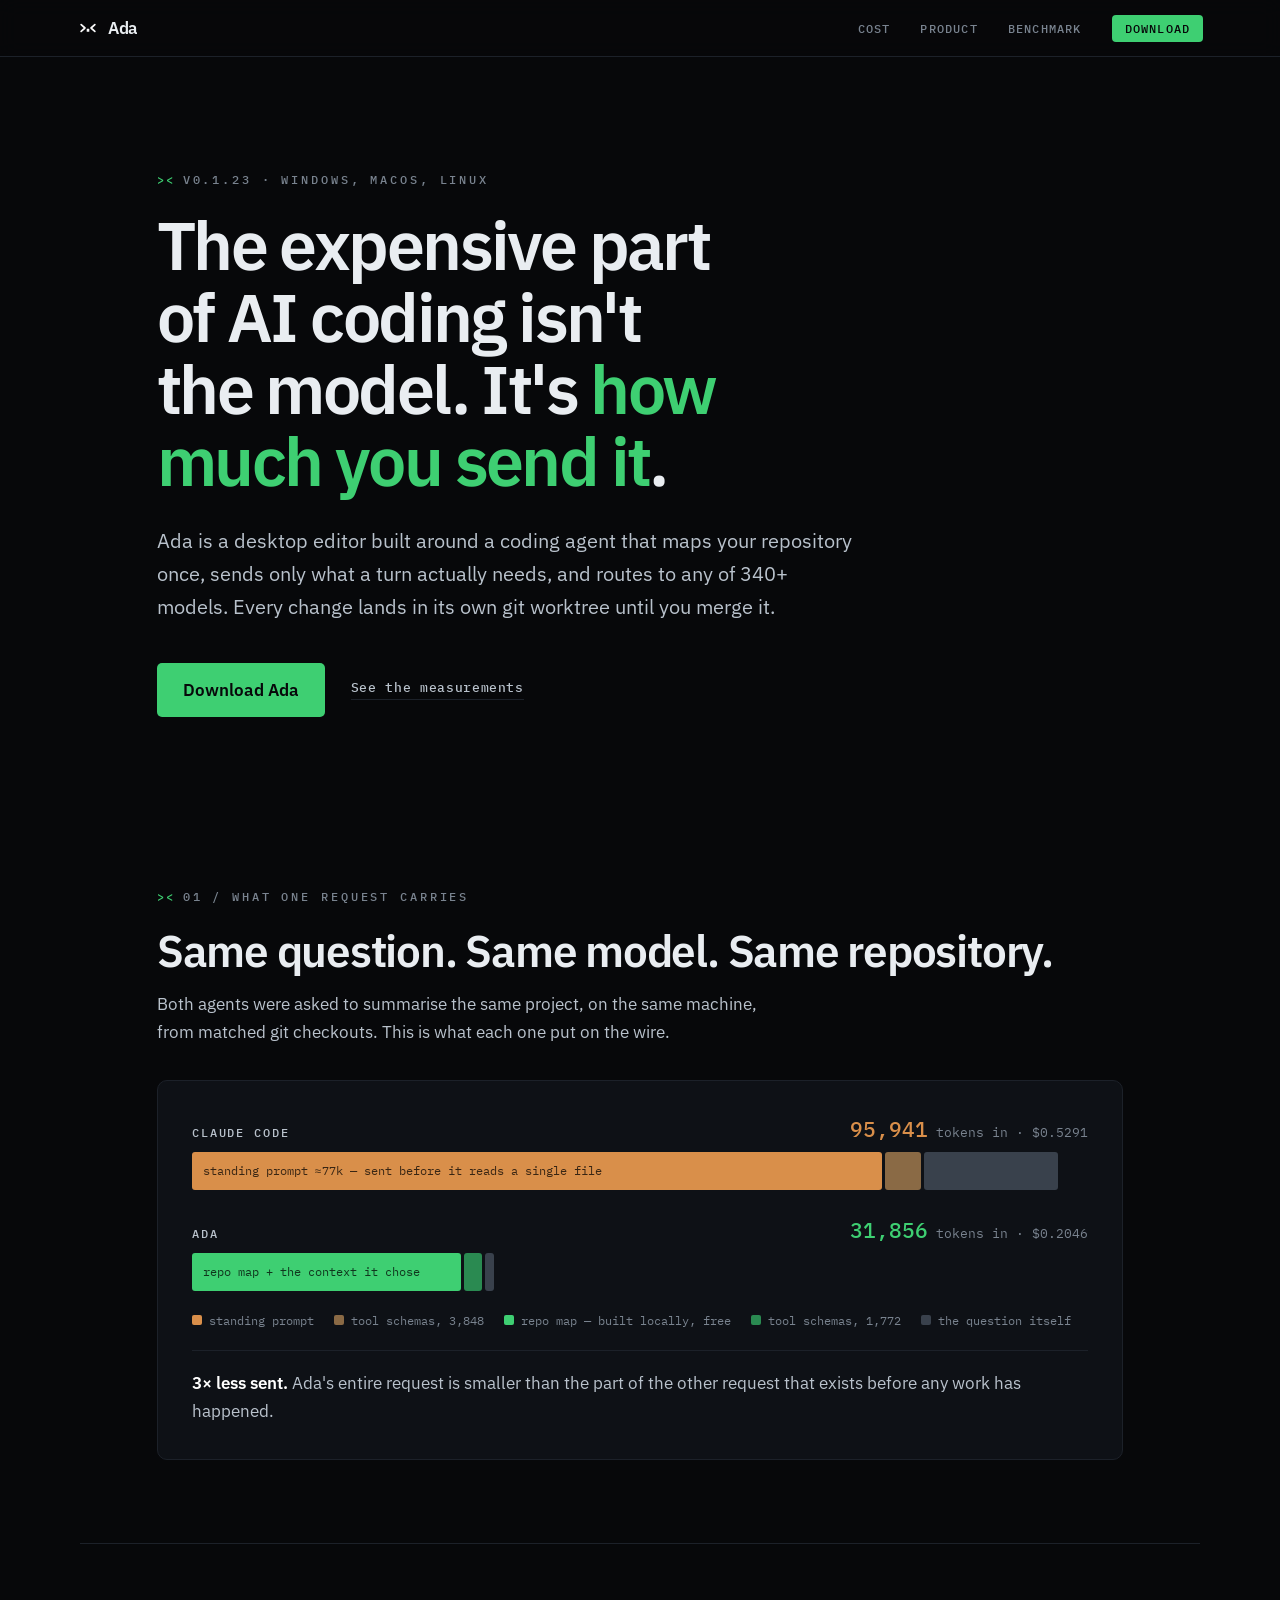
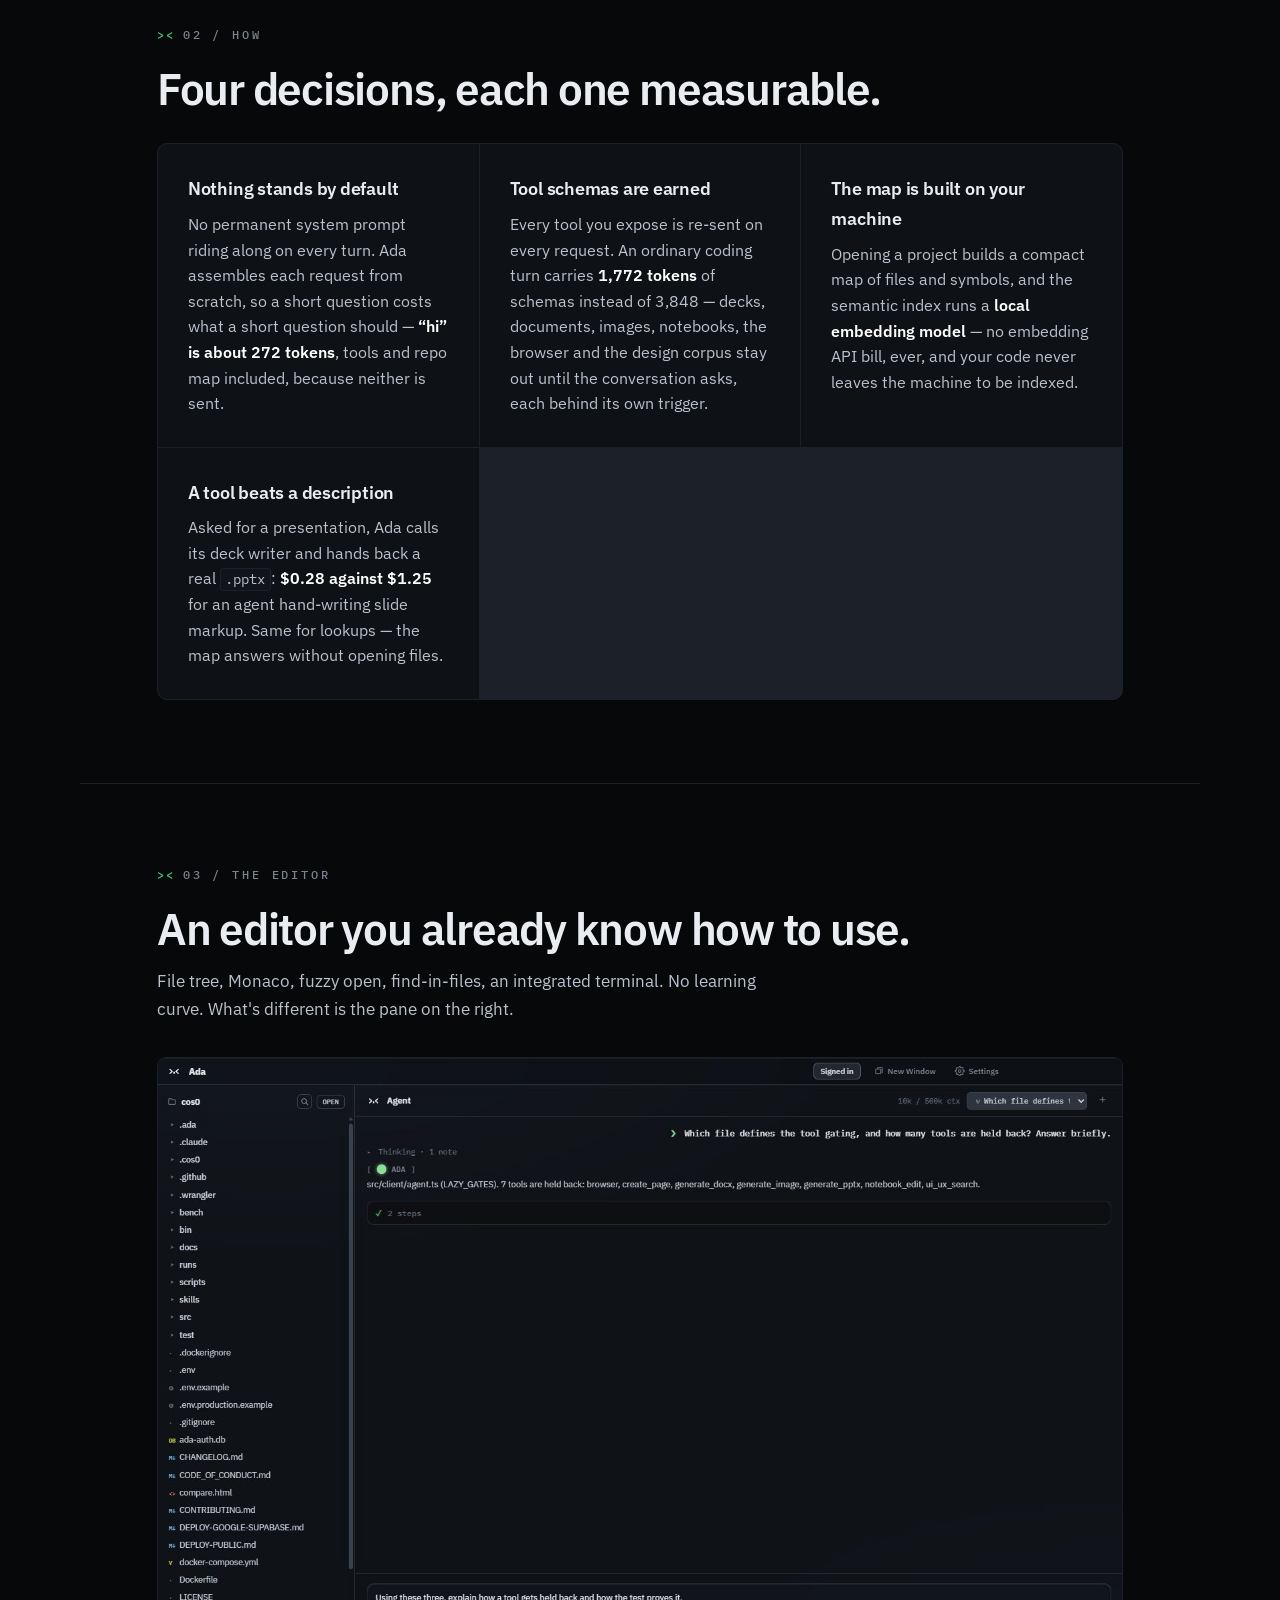
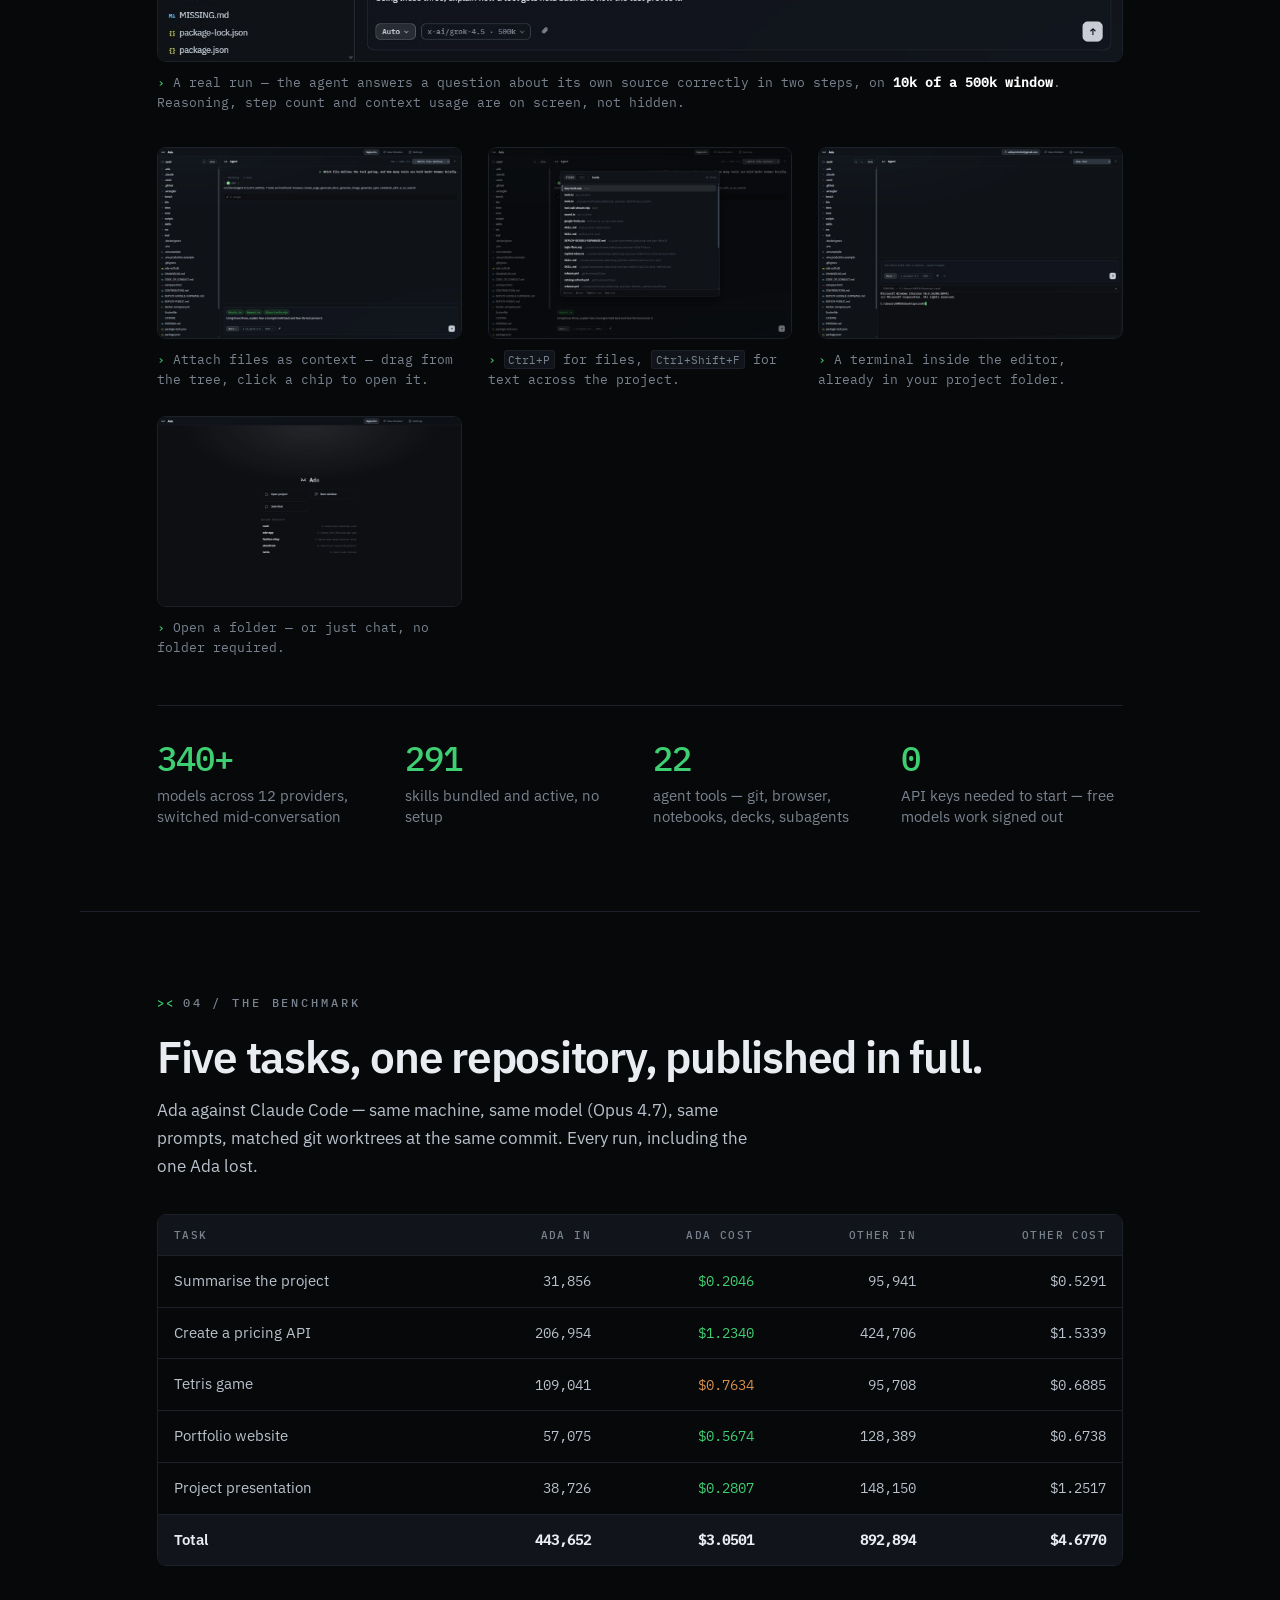
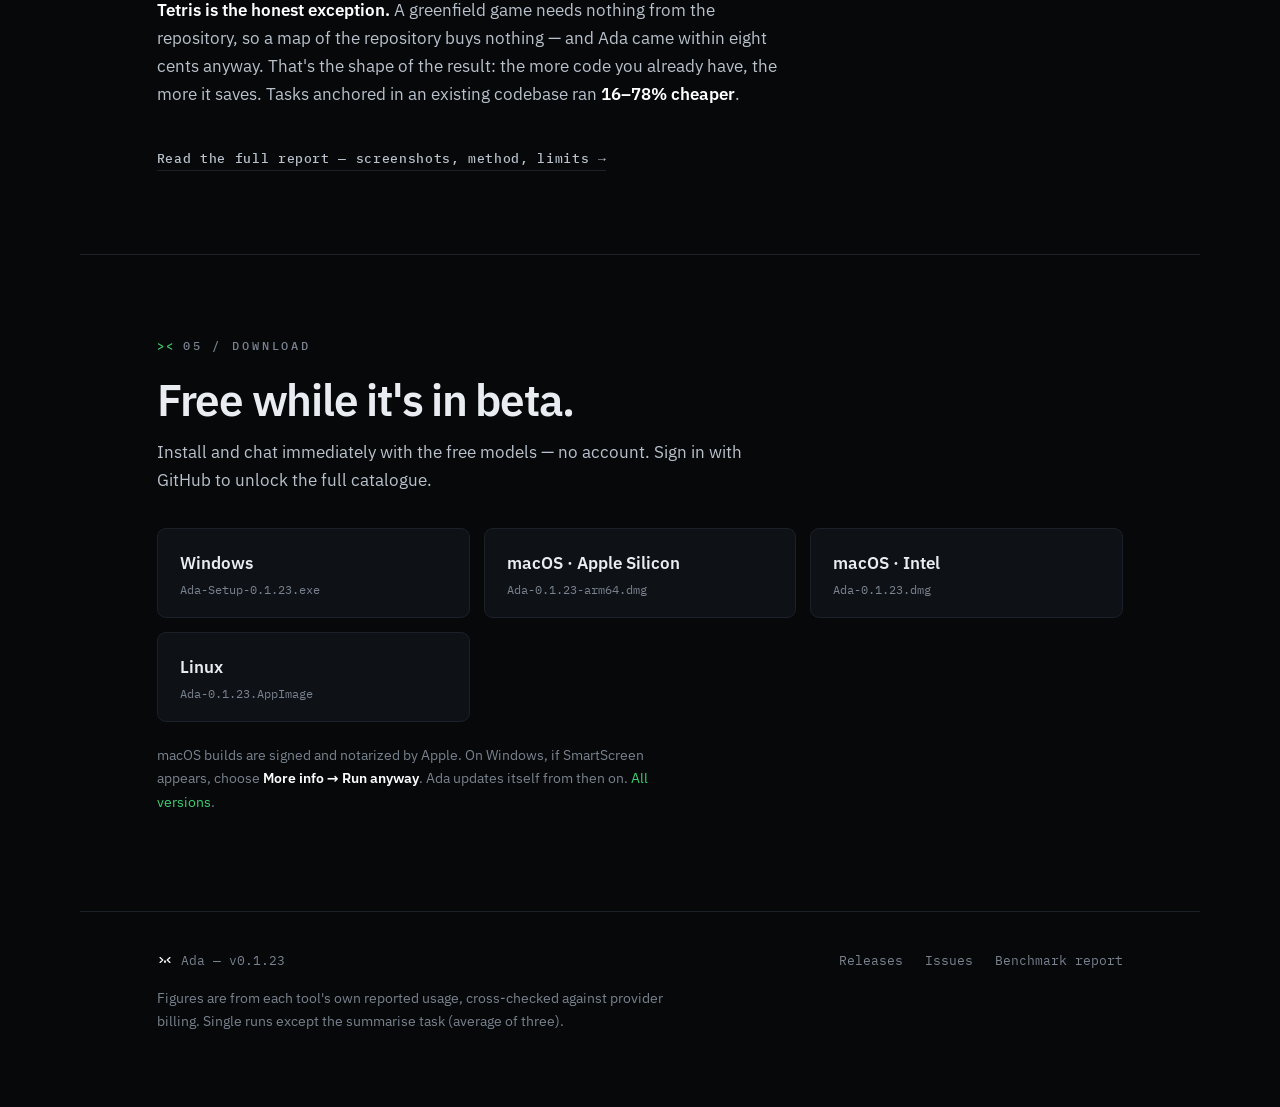
==== index.html @ d9ff9044 "Ada's site — static, self-hosted fonts, measured claims A landing page built like an instrument read" ====
<!doctype html>
<html lang="en">
  <head>
    <meta charset="utf-8" />
    <meta name="viewport" content="width=device-width, initial-scale=1" />
    <title>Ada — an agent-first code editor</title>
    <meta
      name="description"
      content="A desktop code editor built around an agent that sends only what a turn needs. Measured against Claude Code: half the context, 35–70% less cost."
    />
    <link rel="icon" href="assets/img/icon.png" />
    <link rel="stylesheet" href="style.css" />
    <meta property="og:title" content="Ada — an agent-first code editor" />
    <meta
      property="og:description"
      content="The expensive part of AI coding isn't the model. It's how much you send it."
    />
    <meta property="og:type" content="website" />
  </head>
  <body>
    <header class="bar">
      <a class="brand" href="#top">
        <img src="assets/img/mark.svg" alt="" width="22" height="22" />
        <span>Ada</span>
      </a>
      <nav>
        <a href="#proof">Cost</a>
        <a href="#product">Product</a>
        <a href="#numbers">Benchmark</a>
        <a class="cta-sm" href="#download">Download</a>
      </nav>
    </header>

    <main id="top">
      <!-- ── hero ───────────────────────────────────────────────────────── -->
      <section class="hero">
        <p class="eyebrow"><span class="mk">&gt;&#8201;&lt;</span> v0.1.23 &middot; Windows, macOS, Linux</p>
        <h1>
          The expensive part of AI coding isn't the model.
          It's <em>how much you send it</em>.
        </h1>
        <p class="lede">
          Ada is a desktop editor built around a coding agent that maps your repository once, sends
          only what a turn actually needs, and routes to any of 340+ models. Every change lands in
          its own git worktree until you merge it.
        </p>
        <div class="actions">
          <a class="cta" href="#download">Download Ada</a>
          <a class="ghost" href="#numbers">See the measurements</a>
        </div>
      </section>

      <!-- ── the instrument: what a request carries ──────────────────────── -->
      <section id="proof" class="band">
        <p class="eyebrow"><span class="mk">&gt;&#8201;&lt;</span> 01 / what one request carries</p>
        <h2>Same question. Same model. Same repository.</h2>
        <p class="say">
          Both agents were asked to summarise the same project, on the same machine, from matched
          git checkouts. This is what each one put on the wire.
        </p>

        <div class="meter" id="meter">
          <div class="lane other">
            <div class="lane-head">
              <span class="who">Claude Code</span>
              <span class="tot"><b class="n" data-n="95941">0</b> tokens in &middot; $0.5291</span>
            </div>
            <div class="track">
              <span class="seg a" style="--w: 77%"
                ><i>standing prompt &asymp;77k &mdash; sent before it reads a single file</i></span
              >
              <span class="seg b" style="--w: 4%"></span>
              <span class="seg c" style="--w: 15%"></span>
            </div>
          </div>

          <div class="lane ada">
            <div class="lane-head">
              <span class="who">Ada</span>
              <span class="tot"><b class="n" data-n="31856">0</b> tokens in &middot; $0.2046</span>
            </div>
            <div class="track">
              <span class="seg d" style="--w: 30%"><i>repo map + the context it chose</i></span>
              <span class="seg e" style="--w: 2%"></span>
              <span class="seg c" style="--w: 1%"></span>
            </div>
          </div>

          <ul class="key">
            <li><span style="--c: var(--other)"></span>standing prompt</li>
            <li><span style="--c: var(--other-dim)"></span>tool schemas, 3,848</li>
            <li><span style="--c: var(--ada)"></span>repo map &mdash; built locally, free</li>
            <li><span style="--c: var(--ada-dim)"></span>tool schemas, 1,772</li>
            <li><span style="--c: var(--grey)"></span>the question itself</li>
          </ul>

          <p class="verdict">
            <b>3&times; less sent.</b> Ada's entire request is smaller than the part of the other
            request that exists before any work has happened.
          </p>
        </div>
      </section>

      <!-- ── how ─────────────────────────────────────────────────────────── -->
      <section class="band">
        <p class="eyebrow"><span class="mk">&gt;&#8201;&lt;</span> 02 / how</p>
        <h2>Four decisions, each one measurable.</h2>
        <div class="cards">
          <article>
            <h3>Nothing stands by default</h3>
            <p>
              No permanent system prompt riding along on every turn. Ada assembles each request from
              scratch, so a short question costs what a short question should &mdash;
              <b>&ldquo;hi&rdquo; is about 272 tokens</b>, tools and repo map included, because
              neither is sent.
            </p>
          </article>
          <article>
            <h3>Tool schemas are earned</h3>
            <p>
              Every tool you expose is re-sent on every request. An ordinary coding turn carries
              <b>1,772 tokens</b> of schemas instead of 3,848 &mdash; decks, documents, images,
              notebooks, the browser and the design corpus stay out until the conversation asks,
              each behind its own trigger.
            </p>
          </article>
          <article>
            <h3>The map is built on your machine</h3>
            <p>
              Opening a project builds a compact map of files and symbols, and the semantic index
              runs a <b>local embedding model</b> &mdash; no embedding API bill, ever, and your code
              never leaves the machine to be indexed.
            </p>
          </article>
          <article>
            <h3>A tool beats a description</h3>
            <p>
              Asked for a presentation, Ada calls its deck writer and hands back a real
              <code>.pptx</code>: <b>$0.28 against $1.25</b> for an agent hand-writing slide markup.
              Same for lookups &mdash; the map answers without opening files.
            </p>
          </article>
        </div>
      </section>

      <!-- ── product ─────────────────────────────────────────────────────── -->
      <section id="product" class="band">
        <p class="eyebrow"><span class="mk">&gt;&#8201;&lt;</span> 03 / the editor</p>
        <h2>An editor you already know how to use.</h2>
        <p class="say">
          File tree, Monaco, fuzzy open, find-in-files, an integrated terminal. No learning curve.
          What's different is the pane on the right.
        </p>

        <figure class="shot wide">
          <img
            src="assets/img/ada-agent-working.jpg"
            alt="Ada answering a question about its own source in two steps, using 10k of a 500k context window"
            loading="lazy"
            width="1440"
            height="900"
          />
          <figcaption>
            A real run &mdash; the agent answers a question about its own source correctly in two
            steps, on <b>10k of a 500k window</b>. Reasoning, step count and context usage are on
            screen, not hidden.
          </figcaption>
        </figure>

        <div class="shots">
          <figure class="shot">
            <img
              src="assets/img/ada-attachments.jpg"
              alt="Three files attached to the composer as green @name chips"
              loading="lazy"
              width="1440"
              height="900"
            />
            <figcaption>
              Attach files as context &mdash; drag from the tree, click a chip to open it.
            </figcaption>
          </figure>
          <figure class="shot">
            <img
              src="assets/img/ada-search-files.jpg"
              alt="The command palette ranking filenames by fuzzy match"
              loading="lazy"
              width="1440"
              height="900"
            />
            <figcaption>
              <code>Ctrl+P</code> for files, <code>Ctrl+Shift+F</code> for text across the project.
            </figcaption>
          </figure>
          <figure class="shot">
            <img
              src="assets/img/ada-term-chatbtn.jpg"
              alt="The integrated terminal open beneath the agent pane"
              loading="lazy"
              width="1440"
              height="900"
            />
            <figcaption>
              A terminal inside the editor, already in your project folder.
            </figcaption>
          </figure>
          <figure class="shot">
            <img
              src="assets/img/ada-welcome.jpg"
              alt="Ada's welcome screen with open project, new window, just chat, and recent projects"
              loading="lazy"
              width="1440"
              height="900"
            />
            <figcaption>Open a folder &mdash; or just chat, no folder required.</figcaption>
          </figure>
        </div>

        <dl class="spec">
          <div><dt>340+</dt><dd>models across 12 providers, switched mid&#8209;conversation</dd></div>
          <div><dt>291</dt><dd>skills bundled and active, no setup</dd></div>
          <div><dt>22</dt><dd>agent tools &mdash; git, browser, notebooks, decks, subagents</dd></div>
          <div><dt>0</dt><dd>API keys needed to start &mdash; free models work signed out</dd></div>
        </dl>
      </section>

      <!-- ── benchmark ───────────────────────────────────────────────────── -->
      <section id="numbers" class="band">
        <p class="eyebrow"><span class="mk">&gt;&#8201;&lt;</span> 04 / the benchmark</p>
        <h2>Five tasks, one repository, published in full.</h2>
        <p class="say">
          Ada against Claude Code &mdash; same machine, same model (Opus&nbsp;4.7), same prompts,
          matched git worktrees at the same commit. Every run, including the one Ada lost.
        </p>

        <div class="scroll">
          <table>
            <thead>
              <tr>
                <th>Task</th>
                <th class="r">Ada in</th>
                <th class="r">Ada cost</th>
                <th class="r">Other in</th>
                <th class="r">Other cost</th>
              </tr>
            </thead>
            <tbody>
              <tr>
                <td>Summarise the project</td>
                <td class="r">31,856</td>
                <td class="r win">$0.2046</td>
                <td class="r">95,941</td>
                <td class="r">$0.5291</td>
              </tr>
              <tr>
                <td>Create a pricing API</td>
                <td class="r">206,954</td>
                <td class="r win">$1.2340</td>
                <td class="r">424,706</td>
                <td class="r">$1.5339</td>
              </tr>
              <tr>
                <td>Tetris game</td>
                <td class="r">109,041</td>
                <td class="r lose">$0.7634</td>
                <td class="r">95,708</td>
                <td class="r">$0.6885</td>
              </tr>
              <tr>
                <td>Portfolio website</td>
                <td class="r">57,075</td>
                <td class="r win">$0.5674</td>
                <td class="r">128,389</td>
                <td class="r">$0.6738</td>
              </tr>
              <tr>
                <td>Project presentation</td>
                <td class="r">38,726</td>
                <td class="r win">$0.2807</td>
                <td class="r">148,150</td>
                <td class="r">$1.2517</td>
              </tr>
              <tr class="sum">
                <td>Total</td>
                <td class="r">443,652</td>
                <td class="r">$3.0501</td>
                <td class="r">892,894</td>
                <td class="r">$4.6770</td>
              </tr>
            </tbody>
          </table>
        </div>

        <p class="say">
          <b>Tetris is the honest exception.</b> A greenfield game needs nothing from the
          repository, so a map of the repository buys nothing &mdash; and Ada came within eight
          cents anyway. That's the shape of the result: the more code you already have, the more it
          saves. Tasks anchored in an existing codebase ran <b>16&ndash;78% cheaper</b>.
        </p>

        <a class="ghost" href="report.html">Read the full report &mdash; screenshots, method, limits &rarr;</a>
      </section>

      <!-- ── download ────────────────────────────────────────────────────── -->
      <section id="download" class="band">
        <p class="eyebrow"><span class="mk">&gt;&#8201;&lt;</span> 05 / download</p>
        <h2>Free while it's in beta.</h2>
        <p class="say">
          Install and chat immediately with the free models &mdash; no account. Sign in with GitHub
          to unlock the full catalogue.
        </p>

        <div class="grabs">
          <a
            class="grab"
            href="https://github.com/black141312/ada-releases/releases/download/v0.1.23/Ada-Setup-0.1.23.exe"
          >
            <span class="os">Windows</span>
            <span class="file">Ada-Setup-0.1.23.exe</span>
          </a>
          <a
            class="grab"
            href="https://github.com/black141312/ada-releases/releases/download/v0.1.23/Ada-0.1.23-arm64.dmg"
          >
            <span class="os">macOS &middot; Apple Silicon</span>
            <span class="file">Ada-0.1.23-arm64.dmg</span>
          </a>
          <a
            class="grab"
            href="https://github.com/black141312/ada-releases/releases/download/v0.1.23/Ada-0.1.23.dmg"
          >
            <span class="os">macOS &middot; Intel</span>
            <span class="file">Ada-0.1.23.dmg</span>
          </a>
          <a
            class="grab"
            href="https://github.com/black141312/ada-releases/releases/download/v0.1.23/Ada-0.1.23.AppImage"
          >
            <span class="os">Linux</span>
            <span class="file">Ada-0.1.23.AppImage</span>
          </a>
        </div>
        <p class="fine">
          macOS builds are signed and notarized by Apple. On Windows, if SmartScreen appears, choose
          <b>More info &rarr; Run anyway</b>. Ada updates itself from then on.
          <a href="https://github.com/black141312/ada-releases/releases">All versions</a>.
        </p>
      </section>
    </main>

    <footer>
      <div class="foot">
        <span><img src="assets/img/mark.svg" alt="" width="16" height="16" /> Ada &mdash; v0.1.23</span>
        <nav>
          <a href="https://github.com/black141312/ada-releases">Releases</a>
          <a href="https://github.com/black141312/ada-releases/issues">Issues</a>
          <a href="report.html">Benchmark report</a>
        </nav>
      </div>
      <p class="fine">
        Figures are from each tool's own reported usage, cross-checked against provider billing.
        Single runs except the summarise task (average of three).
      </p>
    </footer>

    <script src="app.js" defer></script>
  </body>
</html>
---- style.css ----
/* Ada — marketing site.
   Design: the product's claim is measurable, so the page is built like an instrument
   readout rather than a landing page — hairline rules, mono labels, tabular figures.
   Colour is functional: green is Ada's data, amber is the comparison arm. Fonts are
   served from this repo (Ada ships offline-safe pages; its own site shouldn't beg a CDN). */

@font-face {
  font-family: 'Plex Sans';
  font-weight: 400;
  font-display: swap;
  src: url('assets/fonts/ibm-plex-sans-latin-400-normal.woff2') format('woff2');
}
@font-face {
  font-family: 'Plex Sans';
  font-weight: 600;
  font-display: swap;
  src: url('assets/fonts/ibm-plex-sans-latin-600-normal.woff2') format('woff2');
}
@font-face {
  font-family: 'Plex Mono';
  font-weight: 400;
  font-display: swap;
  src: url('assets/fonts/ibm-plex-mono-latin-400-normal.woff2') format('woff2');
}
@font-face {
  font-family: 'Plex Mono';
  font-weight: 500;
  font-display: swap;
  src: url('assets/fonts/ibm-plex-mono-latin-500-normal.woff2') format('woff2');
}

:root {
  --void: #07080a;
  --panel: #0e1116;
  --panel-2: #11151b;
  --line: #1c2129;
  --ink: #e9edf1;
  --ink-2: #b9c2cc;
  --dim: #79838f;
  --ada: #3ecf72;
  --ada-dim: #2a8a51;
  --other: #d98f4a;
  --other-dim: #8a6a45;
  --grey: #39414c;
  --sans: 'Plex Sans', system-ui, -apple-system, sans-serif;
  --mono: 'Plex Mono', ui-monospace, Consolas, monospace;
  --pad: clamp(20px, 6vw, 96px);
  --max: 1120px;
}

* {
  box-sizing: border-box;
}
html {
  scroll-behavior: smooth;
}
body {
  margin: 0;
  background: var(--void);
  color: var(--ink);
  font: 400 17px/1.65 var(--sans);
  -webkit-font-smoothing: antialiased;
}
img {
  max-width: 100%;
  height: auto; /* without this, the HTML height attr fights width:100% and squashes the shot */
  display: block;
}
a {
  color: var(--ada);
  text-decoration: none;
}
a:hover {
  text-decoration: underline;
}
:focus-visible {
  outline: 2px solid var(--ada);
  outline-offset: 3px;
  border-radius: 2px;
}
code {
  font: 400 0.88em var(--mono);
  background: var(--panel-2);
  border: 1px solid var(--line);
  border-radius: 3px;
  padding: 0.08em 0.34em;
}
b {
  font-weight: 600;
  color: #fff;
}

/* ── top bar ─────────────────────────────────────────────── */
.bar {
  position: sticky;
  top: 0;
  z-index: 10;
  display: flex;
  align-items: center;
  justify-content: space-between;
  gap: 16px;
  padding: 14px var(--pad);
  background: rgba(7, 8, 10, 0.86);
  backdrop-filter: blur(10px);
  border-bottom: 1px solid var(--line);
}
.brand {
  display: flex;
  align-items: center;
  gap: 9px;
  color: var(--ink);
  font-weight: 600;
  letter-spacing: -0.01em;
}
.brand:hover {
  text-decoration: none;
}
.bar nav {
  display: flex;
  align-items: center;
  gap: clamp(14px, 3vw, 30px);
}
.bar nav a {
  color: var(--dim);
  font: 500 12px var(--mono);
  letter-spacing: 0.1em;
  text-transform: uppercase;
}
.bar nav a:hover {
  color: var(--ink);
  text-decoration: none;
}
.cta-sm {
  color: var(--void) !important;
  background: var(--ada);
  border-radius: 4px;
  padding: 6px 13px;
}
.cta-sm:hover {
  background: #5df09b;
}

/* ── shared section furniture ────────────────────────────── */
.hero,
.band {
  max-width: var(--max);
  margin: 0 auto;
  padding: clamp(48px, 6.5vw, 84px) var(--pad);
}
.band + .band {
  border-top: 1px solid var(--line);
}
.eyebrow {
  margin: 0 0 22px;
  font: 500 12px var(--mono);
  letter-spacing: 0.24em;
  text-transform: uppercase;
  color: var(--dim);
}
.eyebrow .mk {
  color: var(--ada);
  letter-spacing: 0;
}
h2 {
  margin: 0 0 14px;
  font-size: clamp(28px, 4.4vw, 44px);
  font-weight: 600;
  line-height: 1.12;
  letter-spacing: -0.028em;
  text-wrap: balance;
}
h3 {
  margin: 0 0 8px;
  font-size: 18px;
  font-weight: 600;
  letter-spacing: -0.012em;
}
.say {
  max-width: 62ch;
  color: var(--ink-2);
  margin: 0 0 34px;
}

/* ── hero ────────────────────────────────────────────────── */
.hero {
  padding-top: clamp(56px, 9vw, 118px);
  padding-bottom: clamp(48px, 7vw, 92px);
}
.hero h1 {
  margin: 0 0 26px;
  max-width: 15ch;
  font-size: clamp(36px, 6vw, 68px);
  font-weight: 600;
  line-height: 1.06;
  letter-spacing: -0.038em;
  text-wrap: balance;
}
.hero h1 em {
  font-style: normal;
  color: var(--ada);
}
.hero .lede {
  max-width: 58ch;
  margin: 0 0 40px;
  font-size: clamp(17px, 2vw, 20px);
  color: var(--ink-2);
}
.actions {
  display: flex;
  flex-wrap: wrap;
  align-items: center;
  gap: 14px 26px;
}
.cta {
  background: var(--ada);
  color: var(--void);
  font-weight: 600;
  padding: 13px 26px;
  border-radius: 5px;
}
.cta:hover {
  background: #5df09b;
  text-decoration: none;
}
.ghost {
  font: 500 13px var(--mono);
  letter-spacing: 0.05em;
  color: var(--ink-2);
  border-bottom: 1px solid var(--line);
  padding-bottom: 3px;
}
.ghost:hover {
  color: var(--ada);
  border-color: var(--ada);
  text-decoration: none;
}

/* ── the meter ───────────────────────────────────────────── */
.meter {
  margin-top: 34px;
  background: var(--panel);
  border: 1px solid var(--line);
  border-radius: 10px;
  padding: clamp(20px, 3.4vw, 34px);
}
.lane + .lane {
  margin-top: 26px;
}
.lane-head {
  display: flex;
  flex-wrap: wrap;
  align-items: baseline;
  justify-content: space-between;
  gap: 8px;
  margin-bottom: 9px;
}
.who {
  font: 500 12px var(--mono);
  letter-spacing: 0.16em;
  text-transform: uppercase;
  color: var(--ink-2);
}
.tot {
  font: 400 13px var(--mono);
  color: var(--dim);
}
.tot .n {
  font-size: 21px;
  font-weight: 500;
  font-variant-numeric: tabular-nums;
}
.other .n {
  color: var(--other);
}
.ada .n {
  color: var(--ada);
}
.track {
  display: flex;
  gap: 3px;
  height: 38px;
}
.seg {
  position: relative;
  width: var(--w);
  border-radius: 3px;
  overflow: hidden;
  transform: scaleX(0);
  transform-origin: left;
  transition: transform 0.85s cubic-bezier(0.22, 0.9, 0.3, 1);
}
.meter.on .seg {
  transform: scaleX(1);
}
.seg i {
  position: absolute;
  inset: 0;
  display: flex;
  align-items: center;
  padding-left: 11px;
  font: 400 11.5px var(--mono);
  font-style: normal;
  color: rgba(0, 0, 0, 0.74);
  white-space: nowrap;
}
.seg.a {
  background: var(--other);
}
.seg.b {
  background: var(--other-dim);
}
.seg.c {
  background: var(--grey);
}
.seg.d {
  background: var(--ada);
}
.seg.e {
  background: var(--ada-dim);
}
.key {
  display: flex;
  flex-wrap: wrap;
  gap: 8px 20px;
  margin: 22px 0 0;
  padding: 0;
  list-style: none;
  font: 400 11.5px var(--mono);
  color: var(--dim);
}
.key li {
  display: flex;
  align-items: center;
  gap: 7px;
}
.key li span {
  width: 10px;
  height: 10px;
  border-radius: 2px;
  background: var(--c);
}
.verdict {
  margin: 22px 0 0;
  padding-top: 18px;
  border-top: 1px solid var(--line);
  color: var(--ink-2);
}

/* ── cards ───────────────────────────────────────────────── */
.cards {
  display: grid;
  grid-template-columns: repeat(auto-fit, minmax(260px, 1fr));
  gap: 1px;
  margin-top: 30px;
  background: var(--line);
  border: 1px solid var(--line);
  border-radius: 10px;
  overflow: hidden;
}
.cards article {
  background: var(--panel);
  padding: clamp(20px, 2.6vw, 30px);
}
.cards p {
  margin: 0;
  font-size: 15.5px;
  color: var(--ink-2);
}

/* ── screenshots ─────────────────────────────────────────── */
.shot {
  margin: 0;
}
.shot img {
  width: 100%;
  border: 1px solid var(--line);
  border-radius: 9px;
}
.shot figcaption {
  margin-top: 11px;
  font: 400 13px/1.55 var(--mono);
  color: var(--dim);
}
.shot figcaption::before {
  content: '\203A  ';
  color: var(--ada);
}
.wide {
  margin-bottom: 34px;
}
.shots {
  display: grid;
  grid-template-columns: repeat(auto-fit, minmax(300px, 1fr));
  gap: 26px;
}

/* ── spec strip ──────────────────────────────────────────── */
.spec {
  display: grid;
  grid-template-columns: repeat(auto-fit, minmax(180px, 1fr));
  gap: 26px;
  margin: 46px 0 0;
  padding-top: 30px;
  border-top: 1px solid var(--line);
}
.spec div {
  min-width: 0;
}
.spec dt {
  font: 500 34px var(--mono);
  letter-spacing: -0.03em;
  color: var(--ada);
}
.spec dd {
  margin: 5px 0 0;
  font-size: 14.5px;
  color: var(--dim);
  line-height: 1.5;
}

/* ── table ───────────────────────────────────────────────── */
.scroll {
  overflow-x: auto;
  margin-bottom: 30px;
  border: 1px solid var(--line);
  border-radius: 9px;
}
table {
  width: 100%;
  min-width: 560px;
  border-collapse: collapse;
  font-size: 15px;
}
th,
td {
  padding: 13px 16px;
  text-align: left;
  border-bottom: 1px solid var(--line);
}
th {
  font: 500 11px var(--mono);
  letter-spacing: 0.13em;
  text-transform: uppercase;
  color: var(--dim);
  background: var(--panel-2);
}
td {
  color: var(--ink-2);
}
.r {
  text-align: right;
}
td.r {
  font: 400 14px var(--mono);
  font-variant-numeric: tabular-nums;
}
.win {
  color: var(--ada);
}
.lose {
  color: var(--other);
}
.sum td {
  border-bottom: 0;
  background: var(--panel-2);
  font-weight: 600;
  color: var(--ink);
}

/* ── download ────────────────────────────────────────────── */
.grabs {
  display: grid;
  grid-template-columns: repeat(auto-fit, minmax(240px, 1fr));
  gap: 14px;
  margin-bottom: 22px;
}
.grab {
  display: flex;
  flex-direction: column;
  gap: 5px;
  padding: 20px 22px;
  background: var(--panel);
  border: 1px solid var(--line);
  border-radius: 9px;
  transition:
    border-color 0.18s,
    background 0.18s;
}
.grab:hover {
  border-color: var(--ada);
  background: var(--panel-2);
  text-decoration: none;
}
.grab .os {
  font-weight: 600;
  color: var(--ink);
}
.grab .file {
  font: 400 12px var(--mono);
  color: var(--dim);
  word-break: break-all;
}
.fine {
  max-width: 66ch;
  font-size: 14px;
  color: var(--dim);
}

/* ── footer ──────────────────────────────────────────────── */
footer {
  border-top: 1px solid var(--line);
  padding: 40px var(--pad) 60px;
  max-width: var(--max);
  margin: 0 auto;
}
.foot {
  display: flex;
  flex-wrap: wrap;
  align-items: center;
  justify-content: space-between;
  gap: 16px;
  margin-bottom: 18px;
}
.foot span {
  display: flex;
  align-items: center;
  gap: 8px;
  font: 400 13px var(--mono);
  color: var(--dim);
}
.foot nav {
  display: flex;
  flex-wrap: wrap;
  gap: 22px;
}
.foot nav a {
  font: 400 13px var(--mono);
  color: var(--dim);
}
.foot nav a:hover {
  color: var(--ada);
}

@media (max-width: 620px) {
  body {
    font-size: 16px;
  }
  .bar nav a:not(.cta-sm) {
    display: none;
  }
  .track {
    height: 30px;
  }
  .seg i {
    font-size: 10px;
    padding-left: 7px;
  }
}

@media (prefers-reduced-motion: reduce) {
  html {
    scroll-behavior: auto;
  }
  .seg {
    transform: scaleX(1);
    transition: none;
  }
}

/* the sticky bar would otherwise sit on top of a heading you just jumped to */
[id] {
  scroll-margin-top: 76px;
}
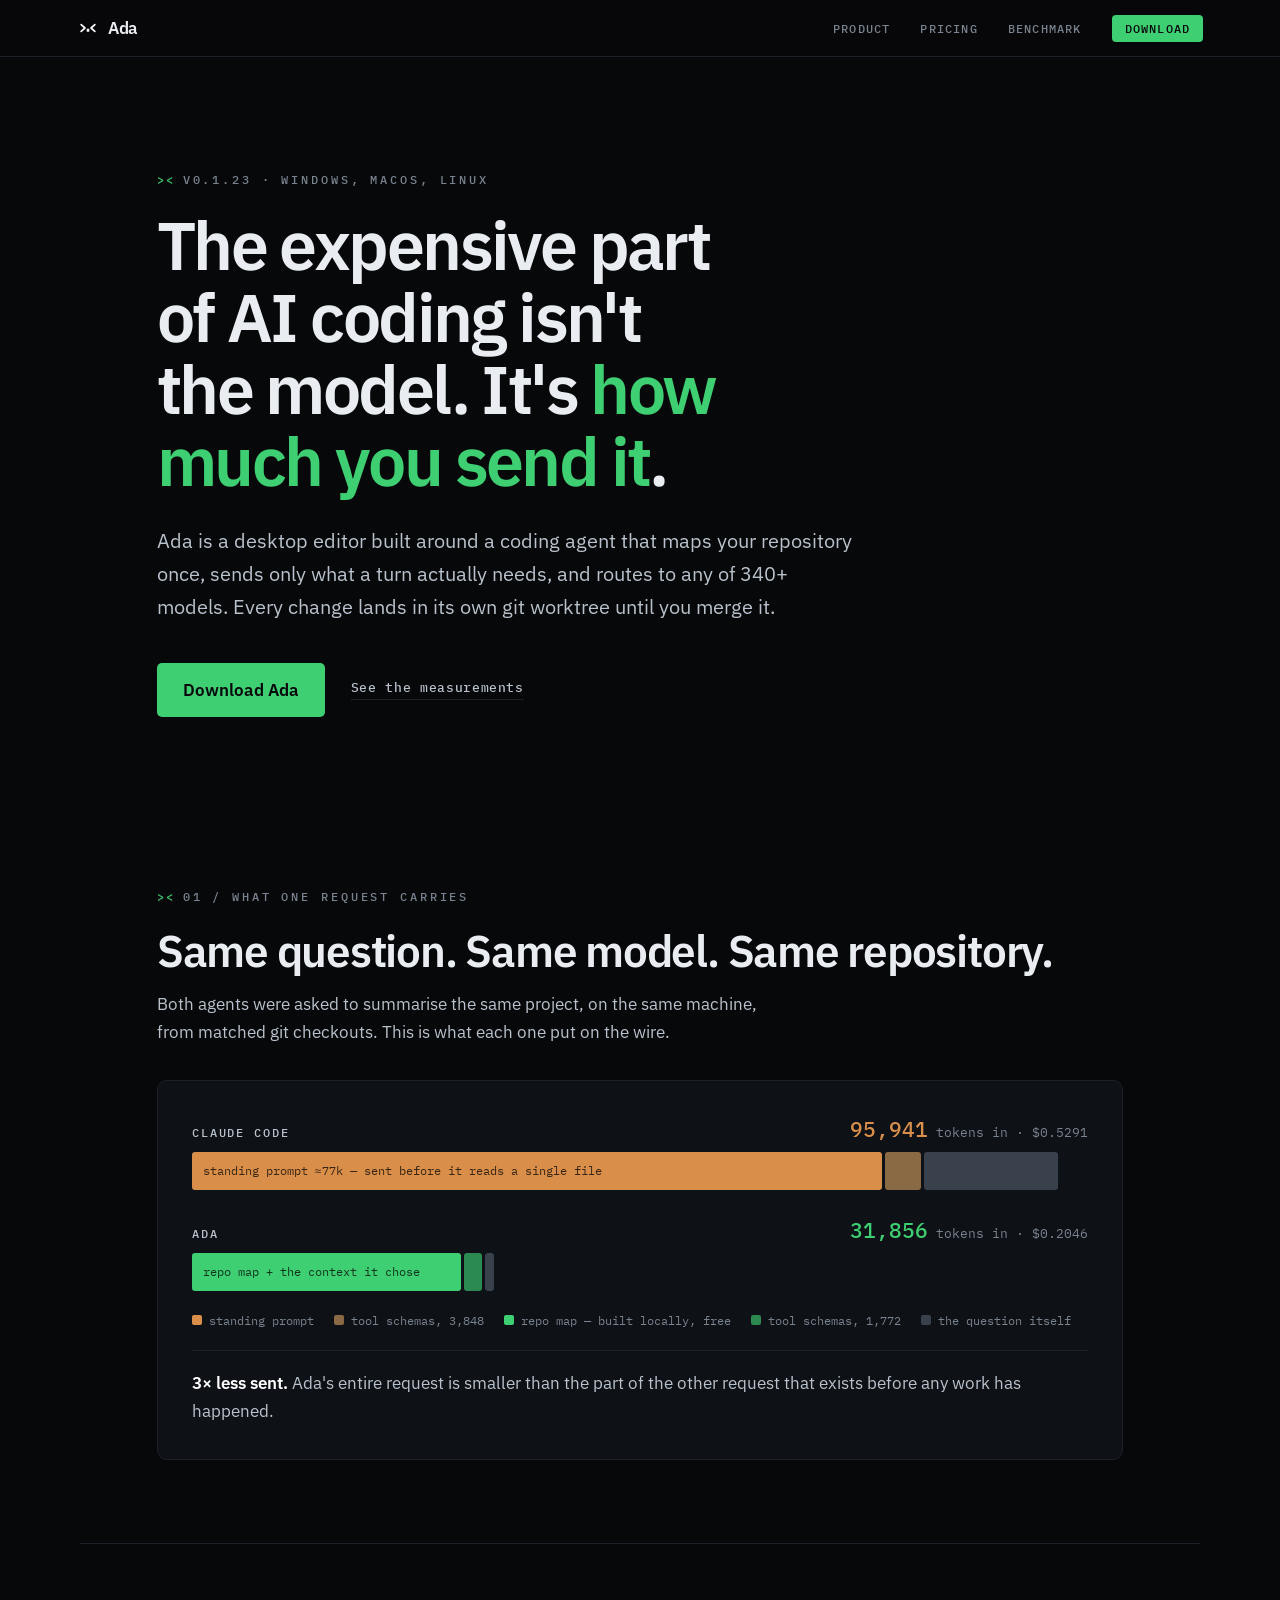
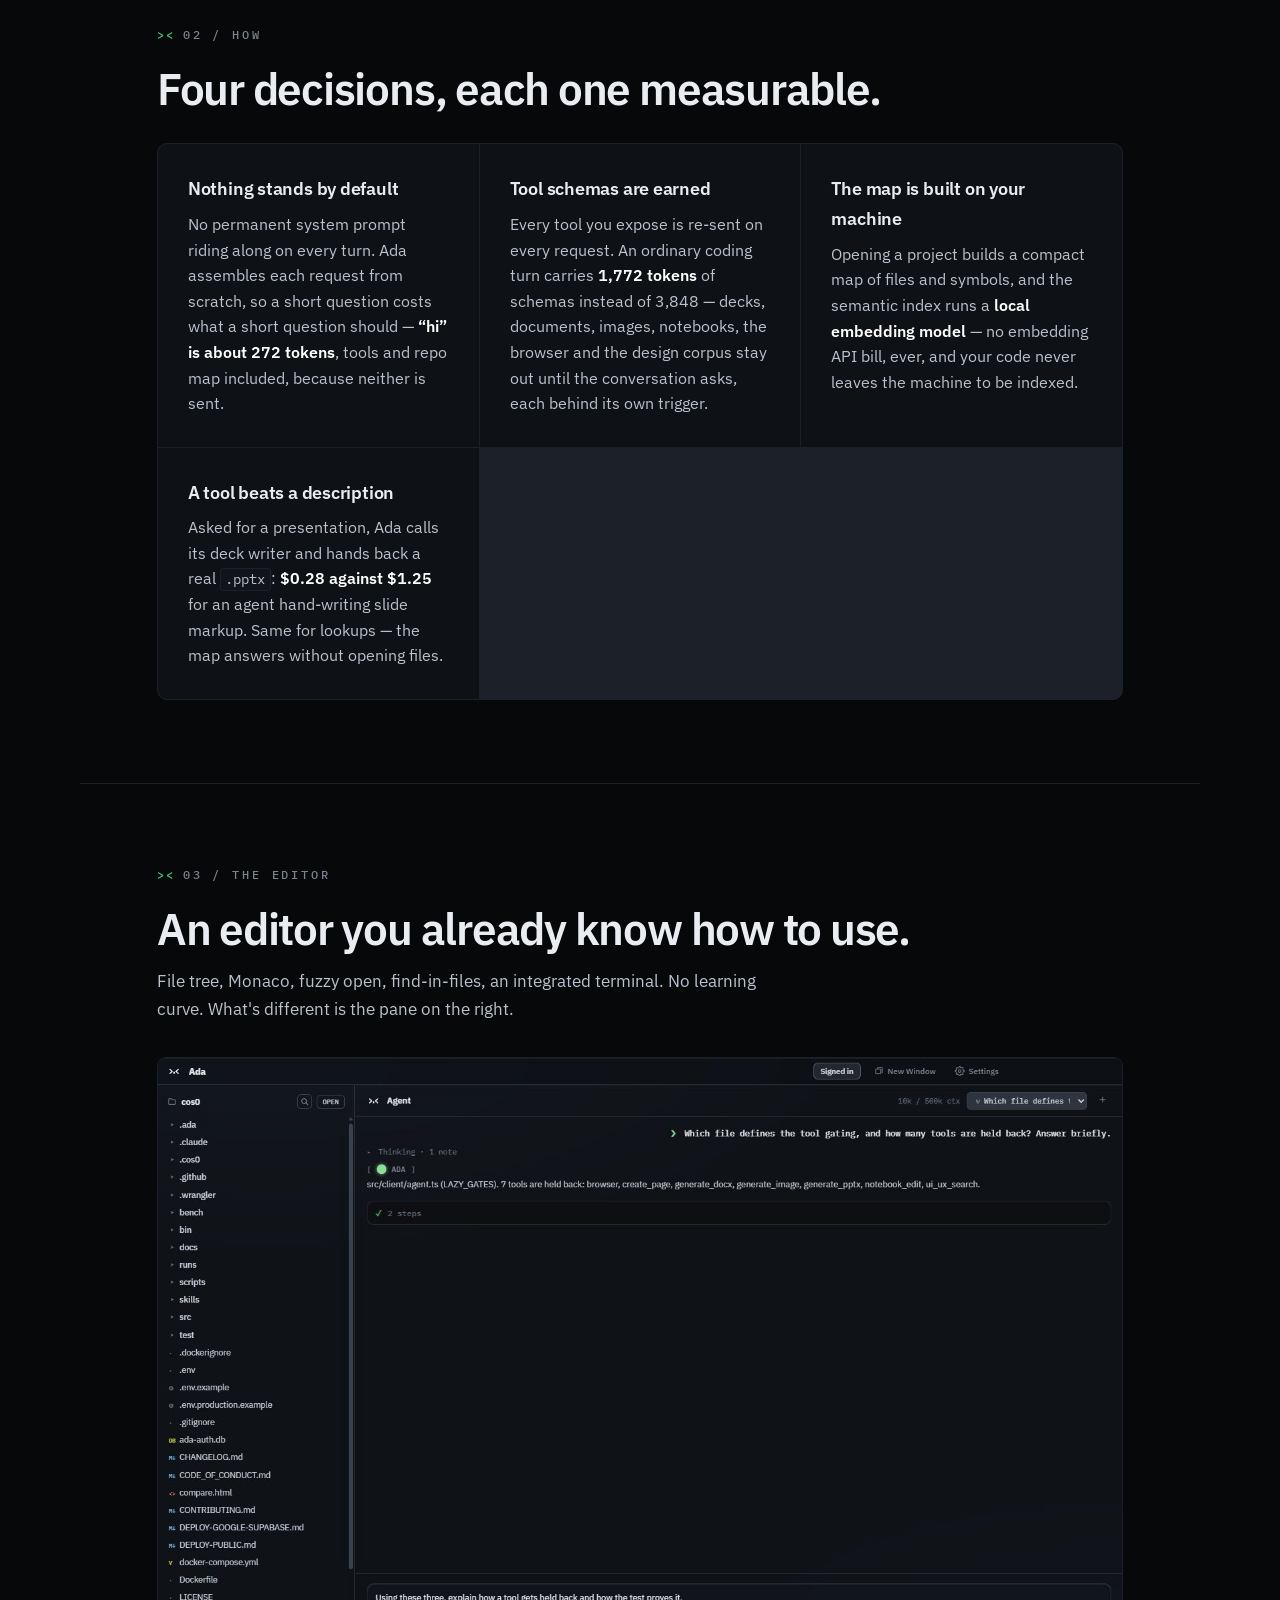
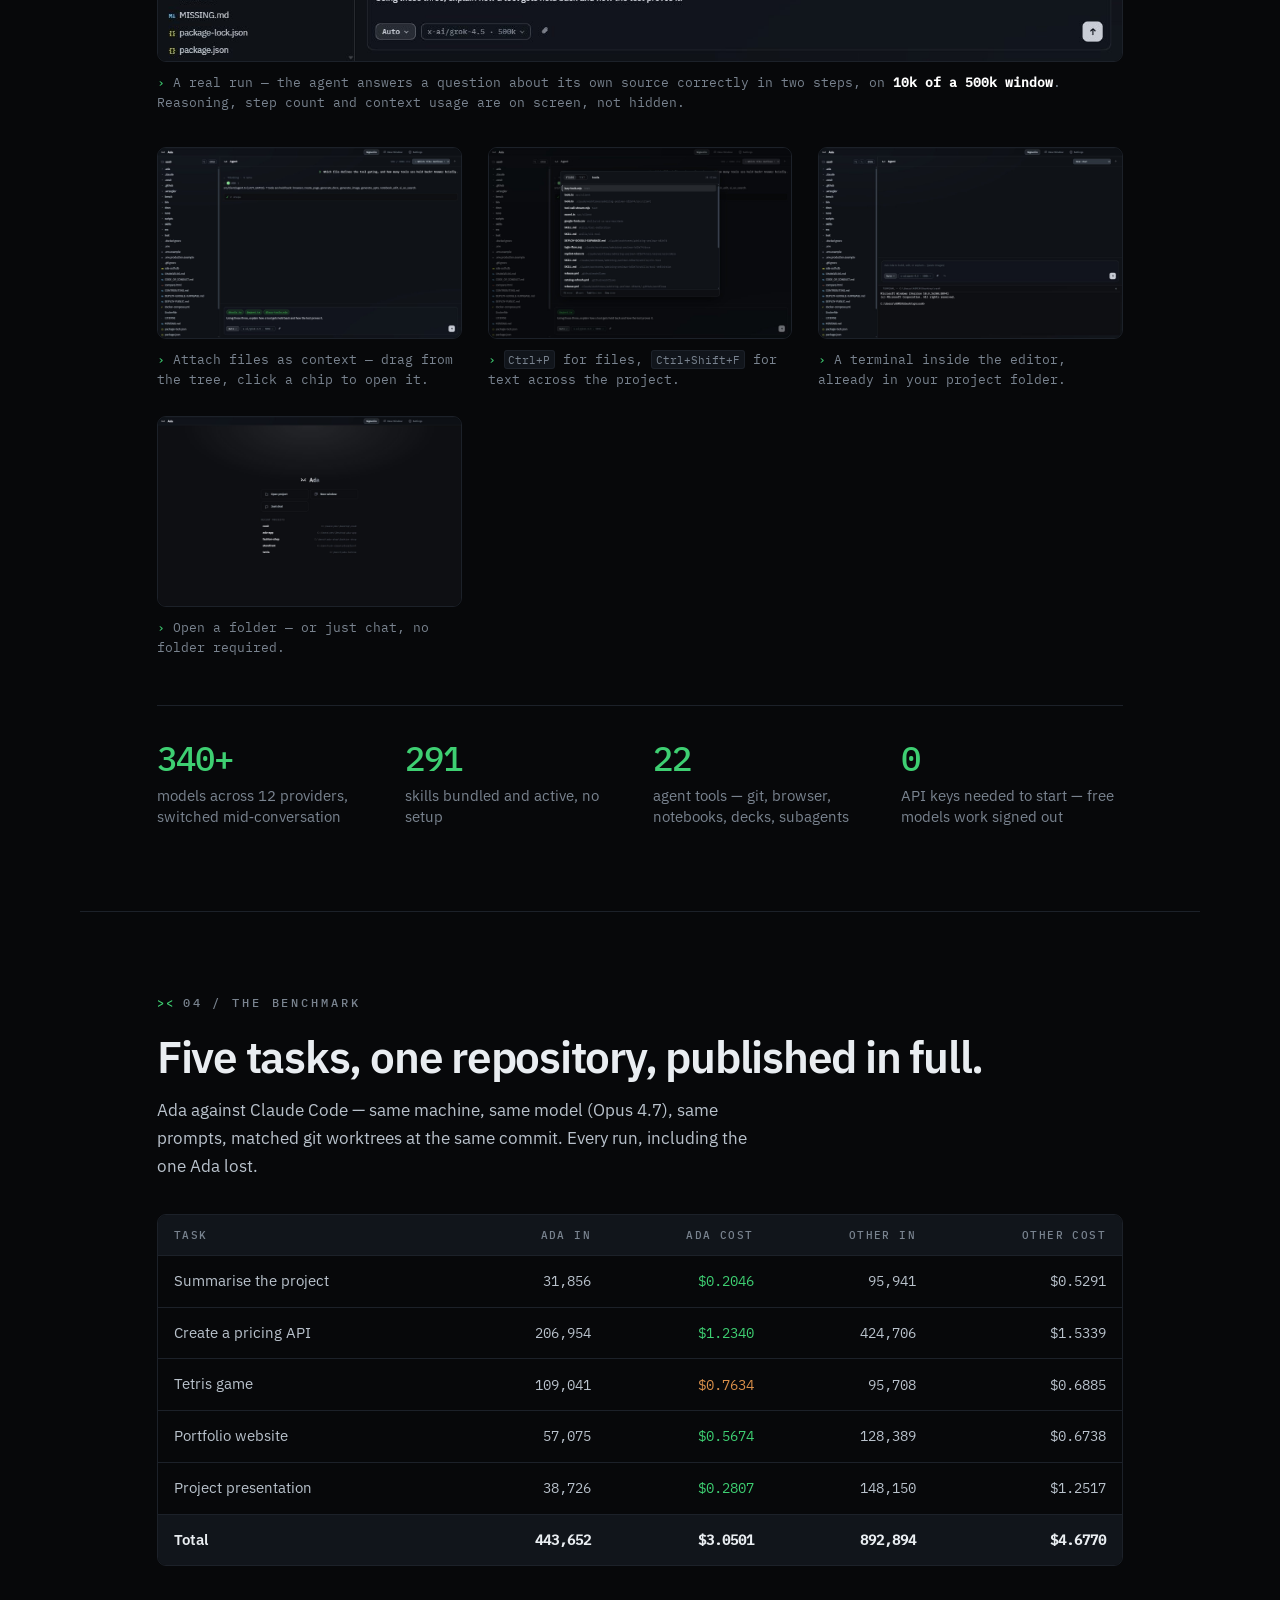
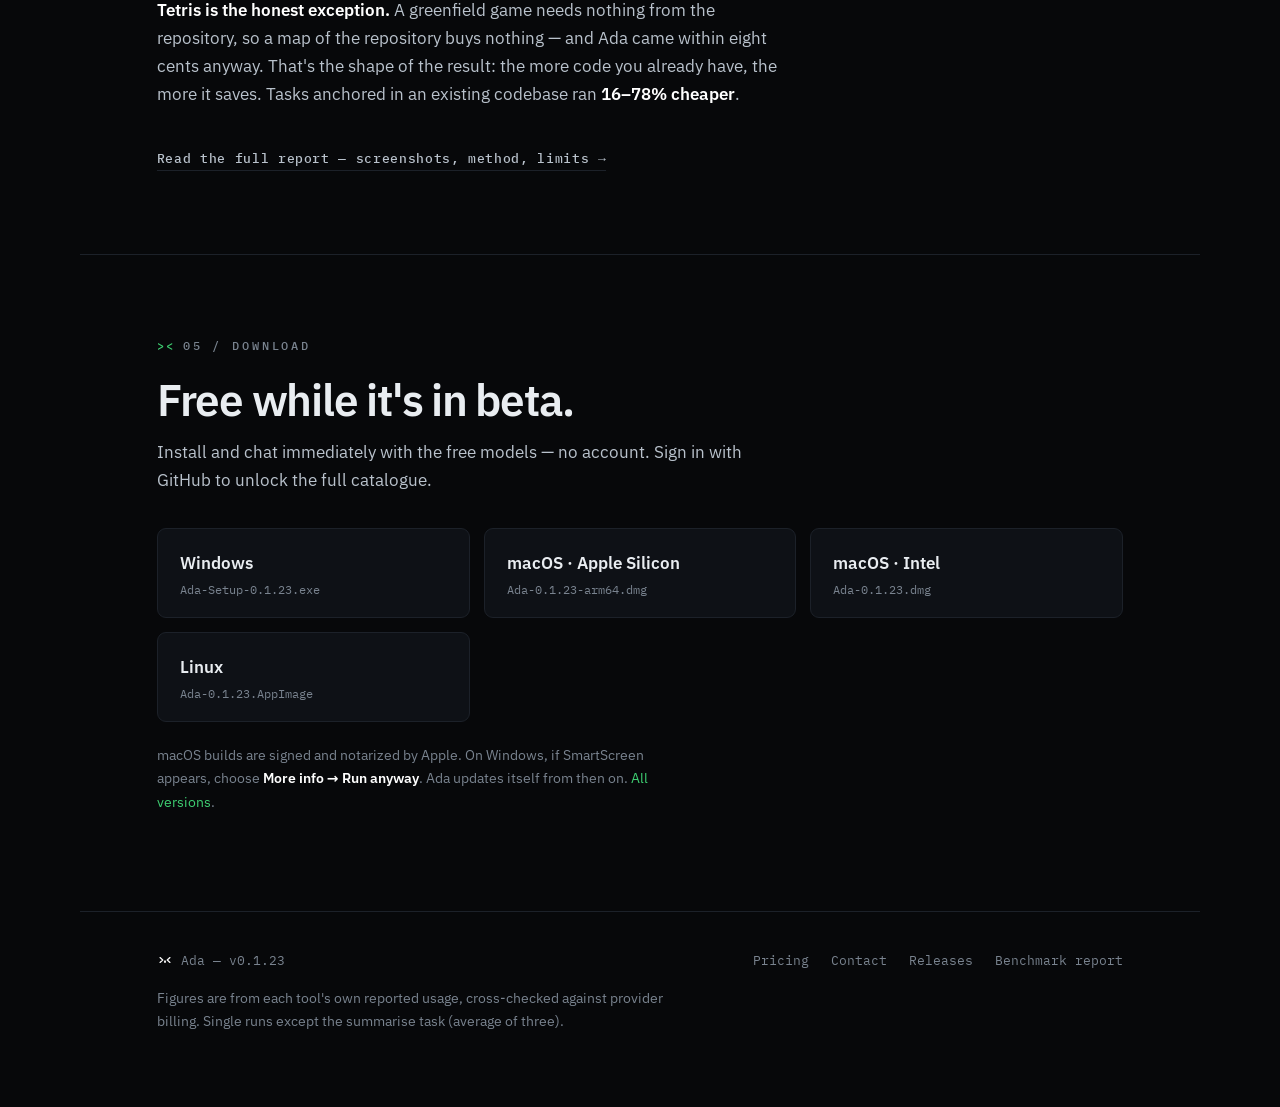
==== commit 3d1eb907: "Pricing and contact pages Pricing: Free (bring your own key, $0 forever) / Pro ($19, hosted routing)" ====
--- a/index.html
+++ b/index.html
@@ -24,8 +24,8 @@
         <span>Ada</span>
       </a>
       <nav>
-        <a href="#proof">Cost</a>
         <a href="#product">Product</a>
+        <a href="pricing.html">Pricing</a>
         <a href="#numbers">Benchmark</a>
         <a class="cta-sm" href="#download">Download</a>
       </nav>
@@ -352,8 +352,9 @@
       <div class="foot">
         <span><img src="assets/img/mark.svg" alt="" width="16" height="16" /> Ada &mdash; v0.1.23</span>
         <nav>
+          <a href="pricing.html">Pricing</a>
+          <a href="contact.html">Contact</a>
           <a href="https://github.com/black141312/ada-releases">Releases</a>
-          <a href="https://github.com/black141312/ada-releases/issues">Issues</a>
           <a href="report.html">Benchmark report</a>
         </nav>
       </div>
--- a/style.css
+++ b/style.css
@@ -571,3 +571,184 @@
 [id] {
   scroll-margin-top: 76px;
 }
+
+/* ── pricing + contact pages ──────────────────────────────── */
+.narrow h1 {
+  max-width: 18ch;
+}
+.narrow .lede {
+  max-width: 56ch;
+}
+
+.tiers {
+  display: grid;
+  grid-template-columns: repeat(auto-fit, minmax(280px, 1fr));
+  gap: 18px;
+}
+.tier {
+  position: relative;
+  display: flex;
+  flex-direction: column;
+  padding: 30px 26px 26px;
+  background: var(--panel);
+  border: 1px solid var(--line);
+  border-radius: 11px;
+}
+.tier.mark {
+  border-color: var(--ada-dim);
+}
+.ribbon {
+  position: absolute;
+  top: -1px;
+  right: 18px;
+  margin: 0;
+  padding: 4px 11px;
+  background: var(--ada);
+  color: var(--void);
+  font: 500 10px var(--mono);
+  letter-spacing: 0.09em;
+  text-transform: uppercase;
+  border-radius: 0 0 4px 4px;
+}
+.tier h2 {
+  margin: 0;
+  font-size: 15px;
+  font-weight: 500;
+  letter-spacing: 0.16em;
+  text-transform: uppercase;
+  color: var(--dim);
+  font-family: var(--mono);
+}
+.price {
+  margin: 12px 0 2px;
+  font-family: var(--mono);
+  color: var(--dim);
+  font-size: 13px;
+}
+.price b {
+  font-size: 42px;
+  font-weight: 500;
+  letter-spacing: -0.03em;
+  color: var(--ink);
+}
+.price span {
+  margin-left: 3px;
+}
+.tag {
+  margin: 0 0 22px;
+  font-size: 14.5px;
+  color: var(--ada);
+}
+.ticks {
+  flex: 1;
+  margin: 0 0 24px;
+  padding: 0;
+  list-style: none;
+  font-size: 15px;
+  color: var(--ink-2);
+}
+.ticks li {
+  position: relative;
+  padding: 0 0 11px 22px;
+  line-height: 1.5;
+}
+.ticks li::before {
+  content: '';
+  position: absolute;
+  left: 0;
+  top: 0.52em;
+  width: 8px;
+  height: 8px;
+  border-radius: 2px;
+  background: var(--ada-dim);
+}
+.block {
+  display: block;
+  text-align: center;
+}
+.under {
+  margin: 13px 0 0;
+  font: 400 12.5px/1.5 var(--mono);
+  color: var(--dim);
+}
+.wide-list {
+  max-width: 70ch;
+  margin-bottom: 0;
+}
+
+.faq {
+  display: grid;
+  gap: 1px;
+  margin: 30px 0 0;
+  background: var(--line);
+  border: 1px solid var(--line);
+  border-radius: 10px;
+  overflow: hidden;
+}
+.faq div {
+  background: var(--panel);
+  padding: 22px 26px;
+}
+.faq dt {
+  font-weight: 600;
+  margin-bottom: 6px;
+}
+.faq dd {
+  margin: 0;
+  max-width: 74ch;
+  font-size: 15.5px;
+  color: var(--ink-2);
+}
+
+.routes {
+  display: grid;
+  grid-template-columns: repeat(auto-fit, minmax(300px, 1fr));
+  gap: 18px;
+}
+.route {
+  display: flex;
+  flex-direction: column;
+  padding: 26px;
+  background: var(--panel);
+  border: 1px solid var(--line);
+  border-radius: 11px;
+  color: inherit;
+  transition:
+    border-color 0.18s,
+    background 0.18s;
+}
+.route:hover {
+  border-color: var(--ada);
+  background: var(--panel-2);
+  text-decoration: none;
+}
+.rnum {
+  font: 500 11px var(--mono);
+  letter-spacing: 0.2em;
+  color: var(--ada);
+  margin-bottom: 12px;
+}
+.route h2 {
+  margin: 0 0 9px;
+  font-size: 21px;
+  letter-spacing: -0.02em;
+}
+.route p {
+  flex: 1;
+  margin: 0 0 18px;
+  font-size: 15px;
+  color: var(--ink-2);
+}
+.route .go {
+  font: 500 12.5px var(--mono);
+  letter-spacing: 0.05em;
+  color: var(--ada);
+}
+
+/* subpage heroes are short — don't stack two full section paddings under them */
+.hero.narrow {
+  padding-bottom: clamp(22px, 3vw, 38px);
+}
+.hero.narrow + .band {
+  padding-top: clamp(26px, 3.4vw, 42px);
+}
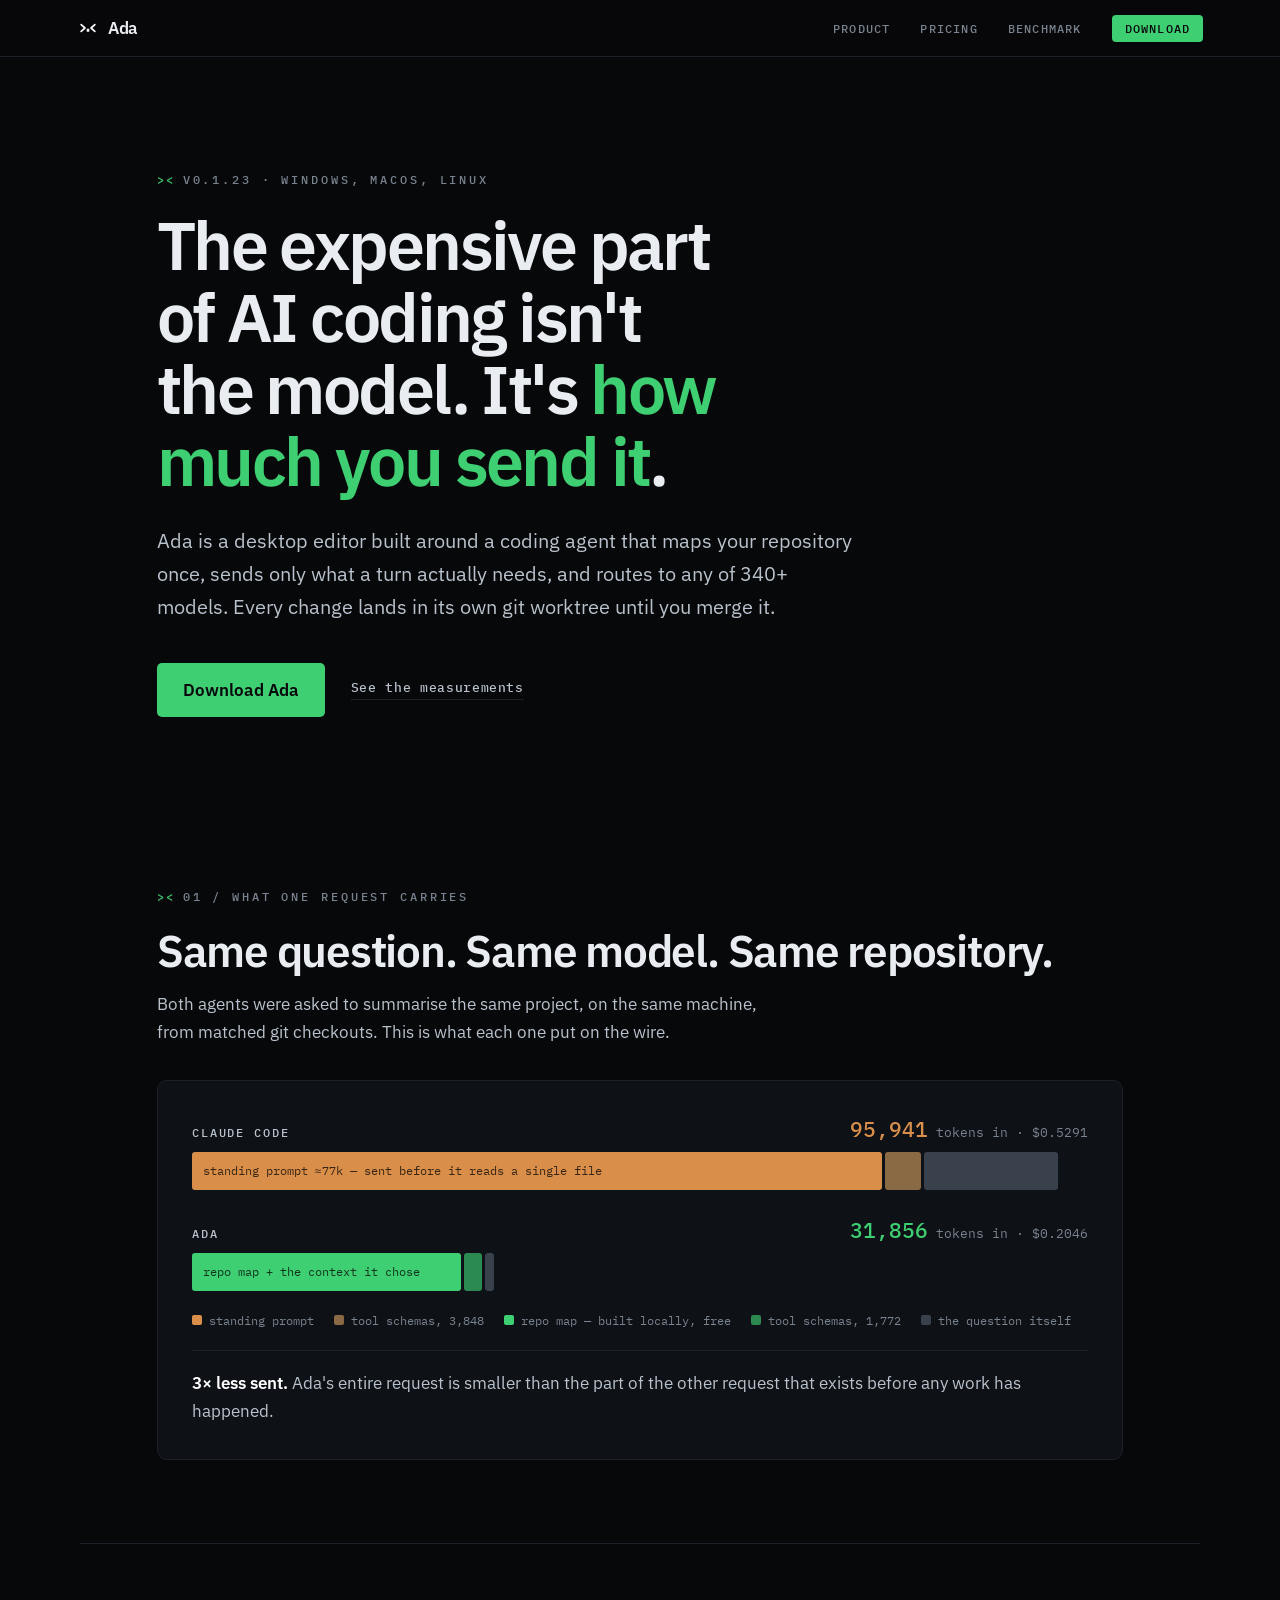
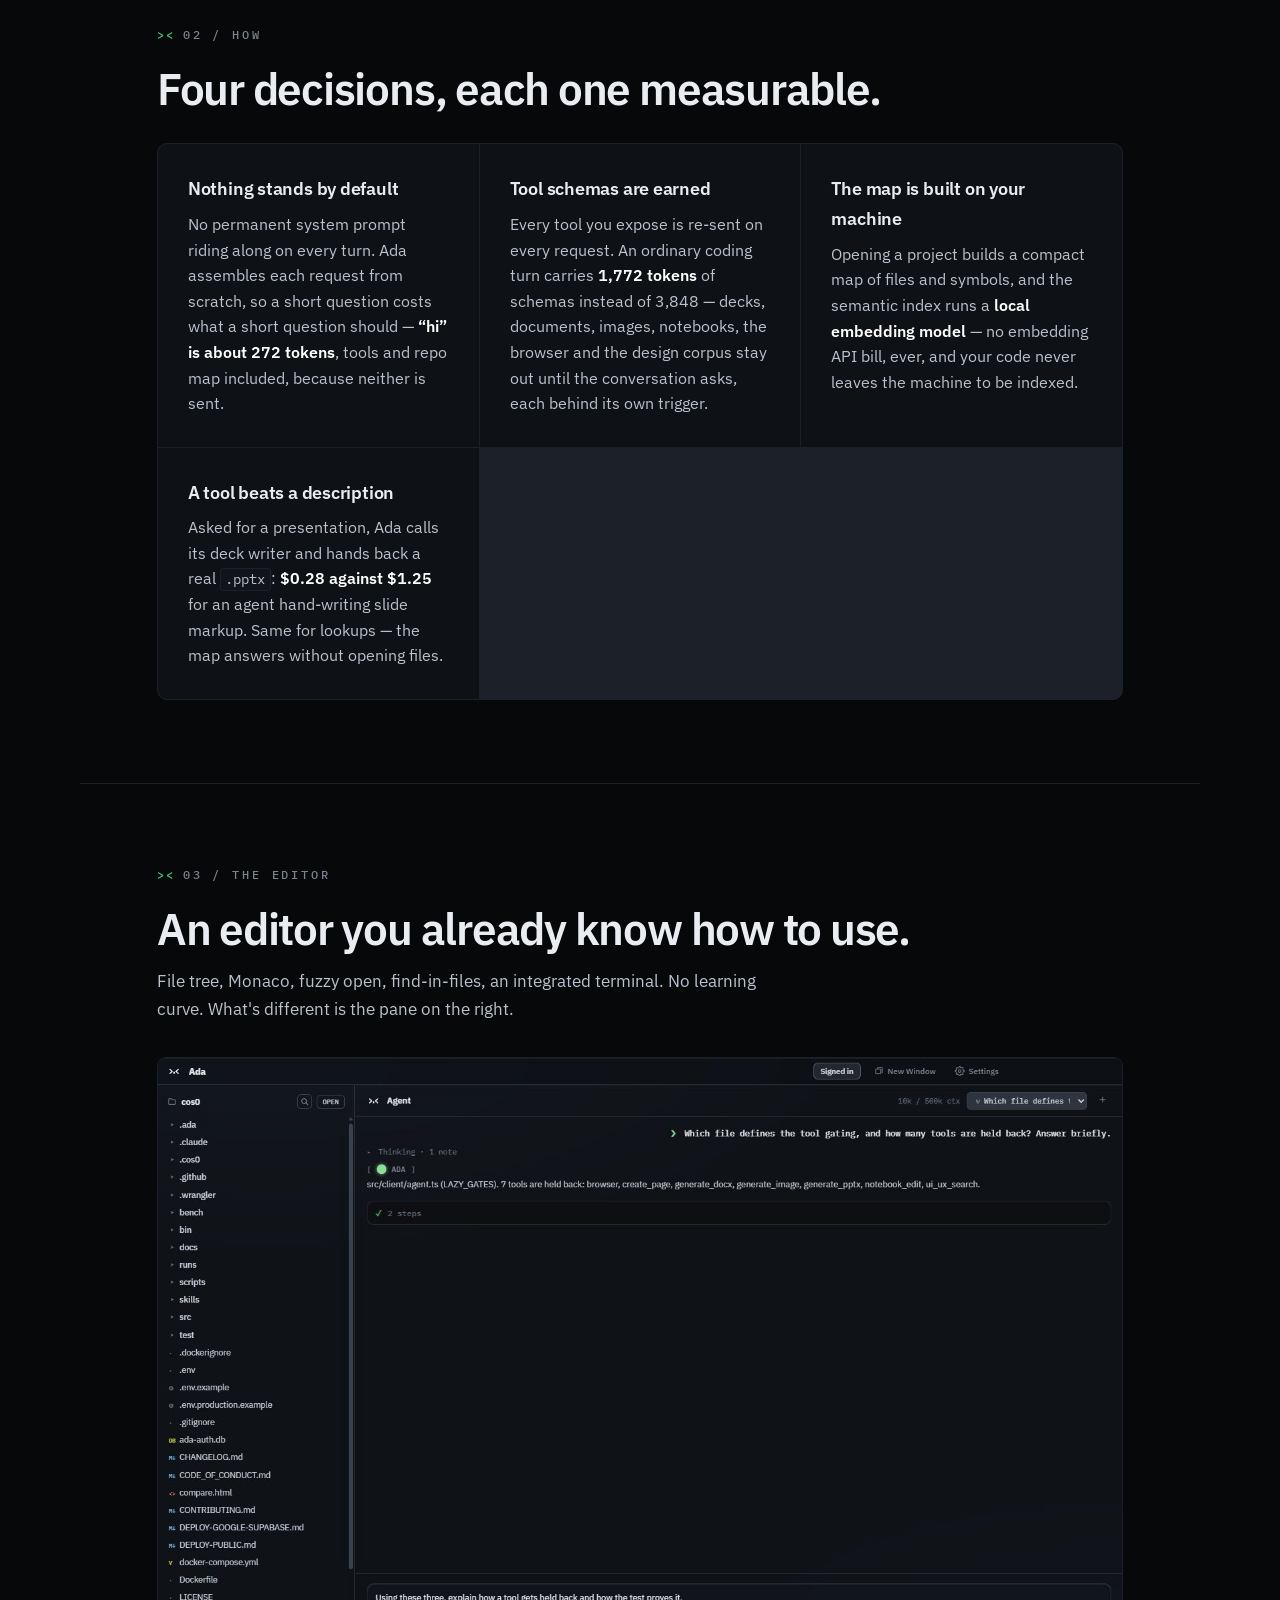
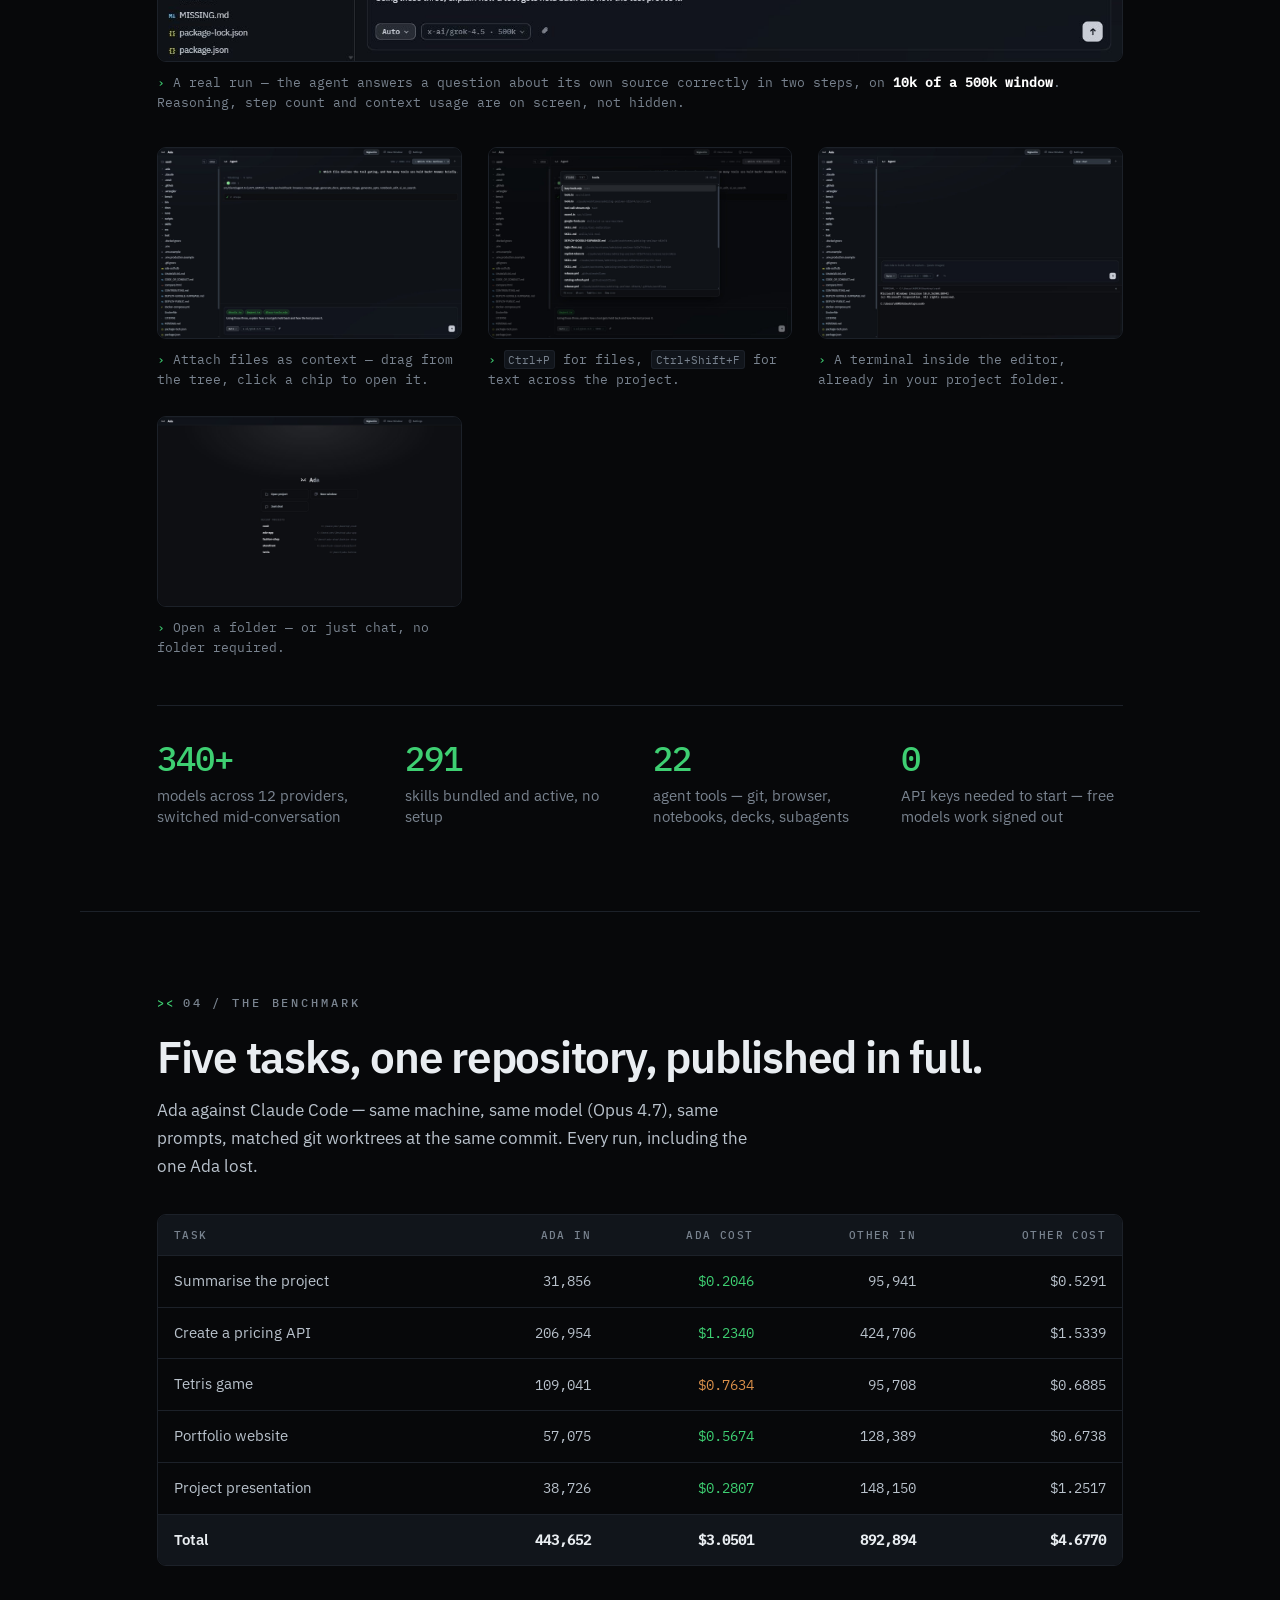
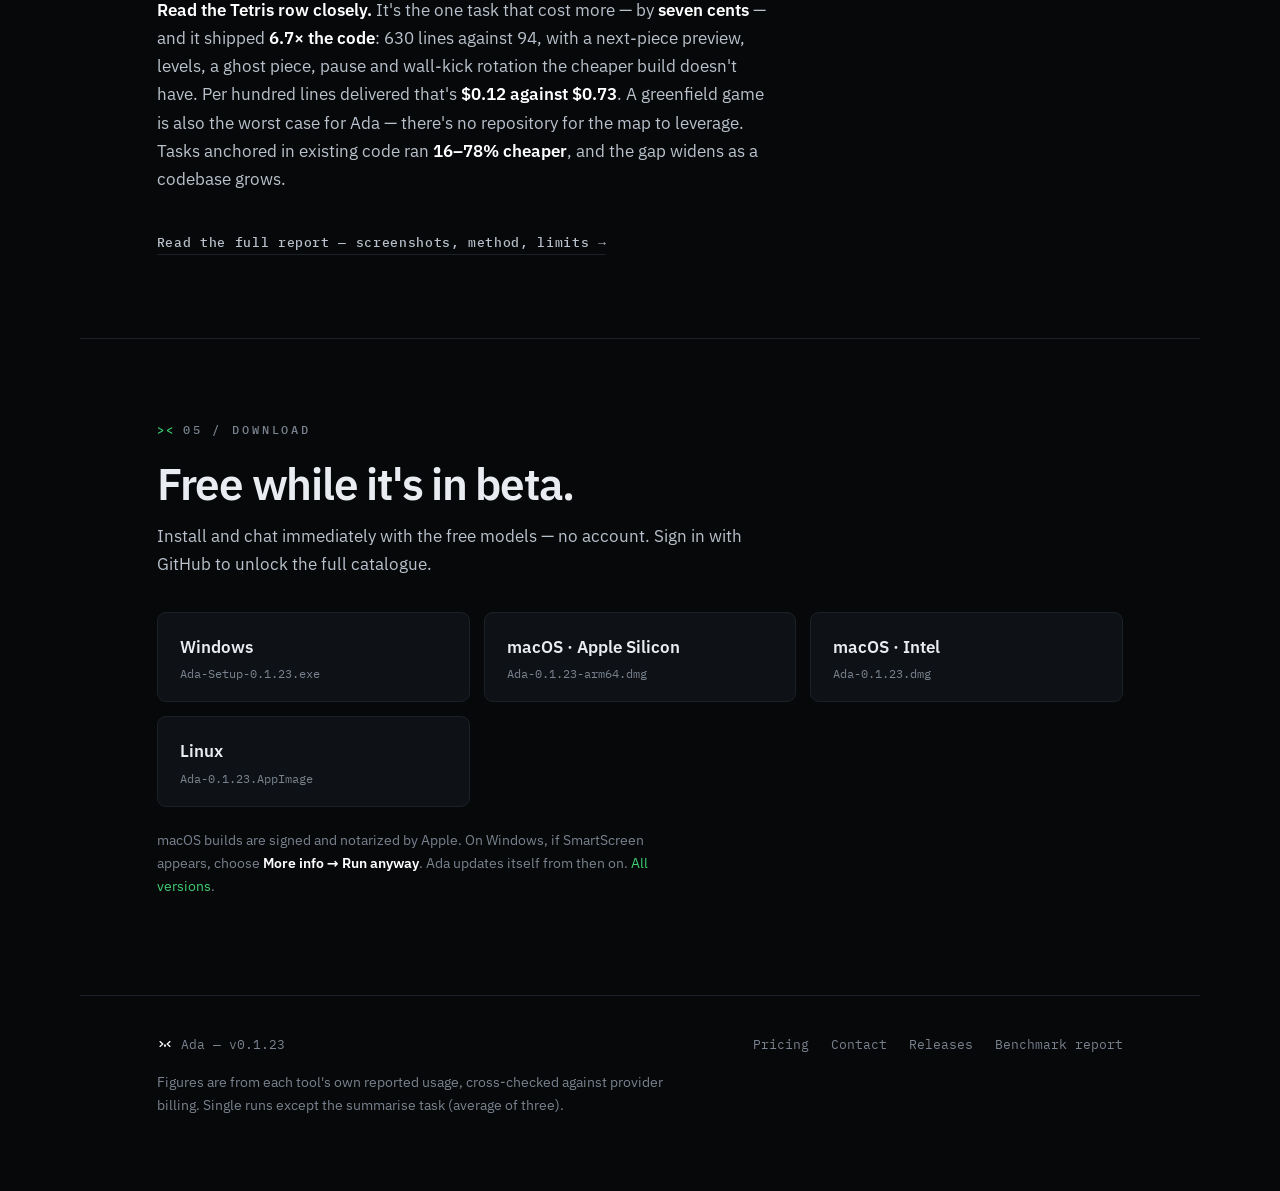
==== commit c3e1570f: "Show both Tetris builds, and what the extra seven cents bought The report showed Ada's game and not " ====
--- a/index.html
+++ b/index.html
@@ -292,10 +292,13 @@
         </div>
 
         <p class="say">
-          <b>Tetris is the honest exception.</b> A greenfield game needs nothing from the
-          repository, so a map of the repository buys nothing &mdash; and Ada came within eight
-          cents anyway. That's the shape of the result: the more code you already have, the more it
-          saves. Tasks anchored in an existing codebase ran <b>16&ndash;78% cheaper</b>.
+          <b>Read the Tetris row closely.</b> It's the one task that cost more &mdash; by
+          <b>seven cents</b> &mdash; and it shipped <b>6.7&times; the code</b>: 630 lines against
+          94, with a next-piece preview, levels, a ghost piece, pause and wall-kick rotation the
+          cheaper build doesn't have. Per hundred lines delivered that's <b>$0.12 against
+          $0.73</b>. A greenfield game is also the worst case for Ada &mdash; there's no
+          repository for the map to leverage. Tasks anchored in existing code ran
+          <b>16&ndash;78% cheaper</b>, and the gap widens as a codebase grows.
         </p>
 
         <a class="ghost" href="report.html">Read the full report &mdash; screenshots, method, limits &rarr;</a>
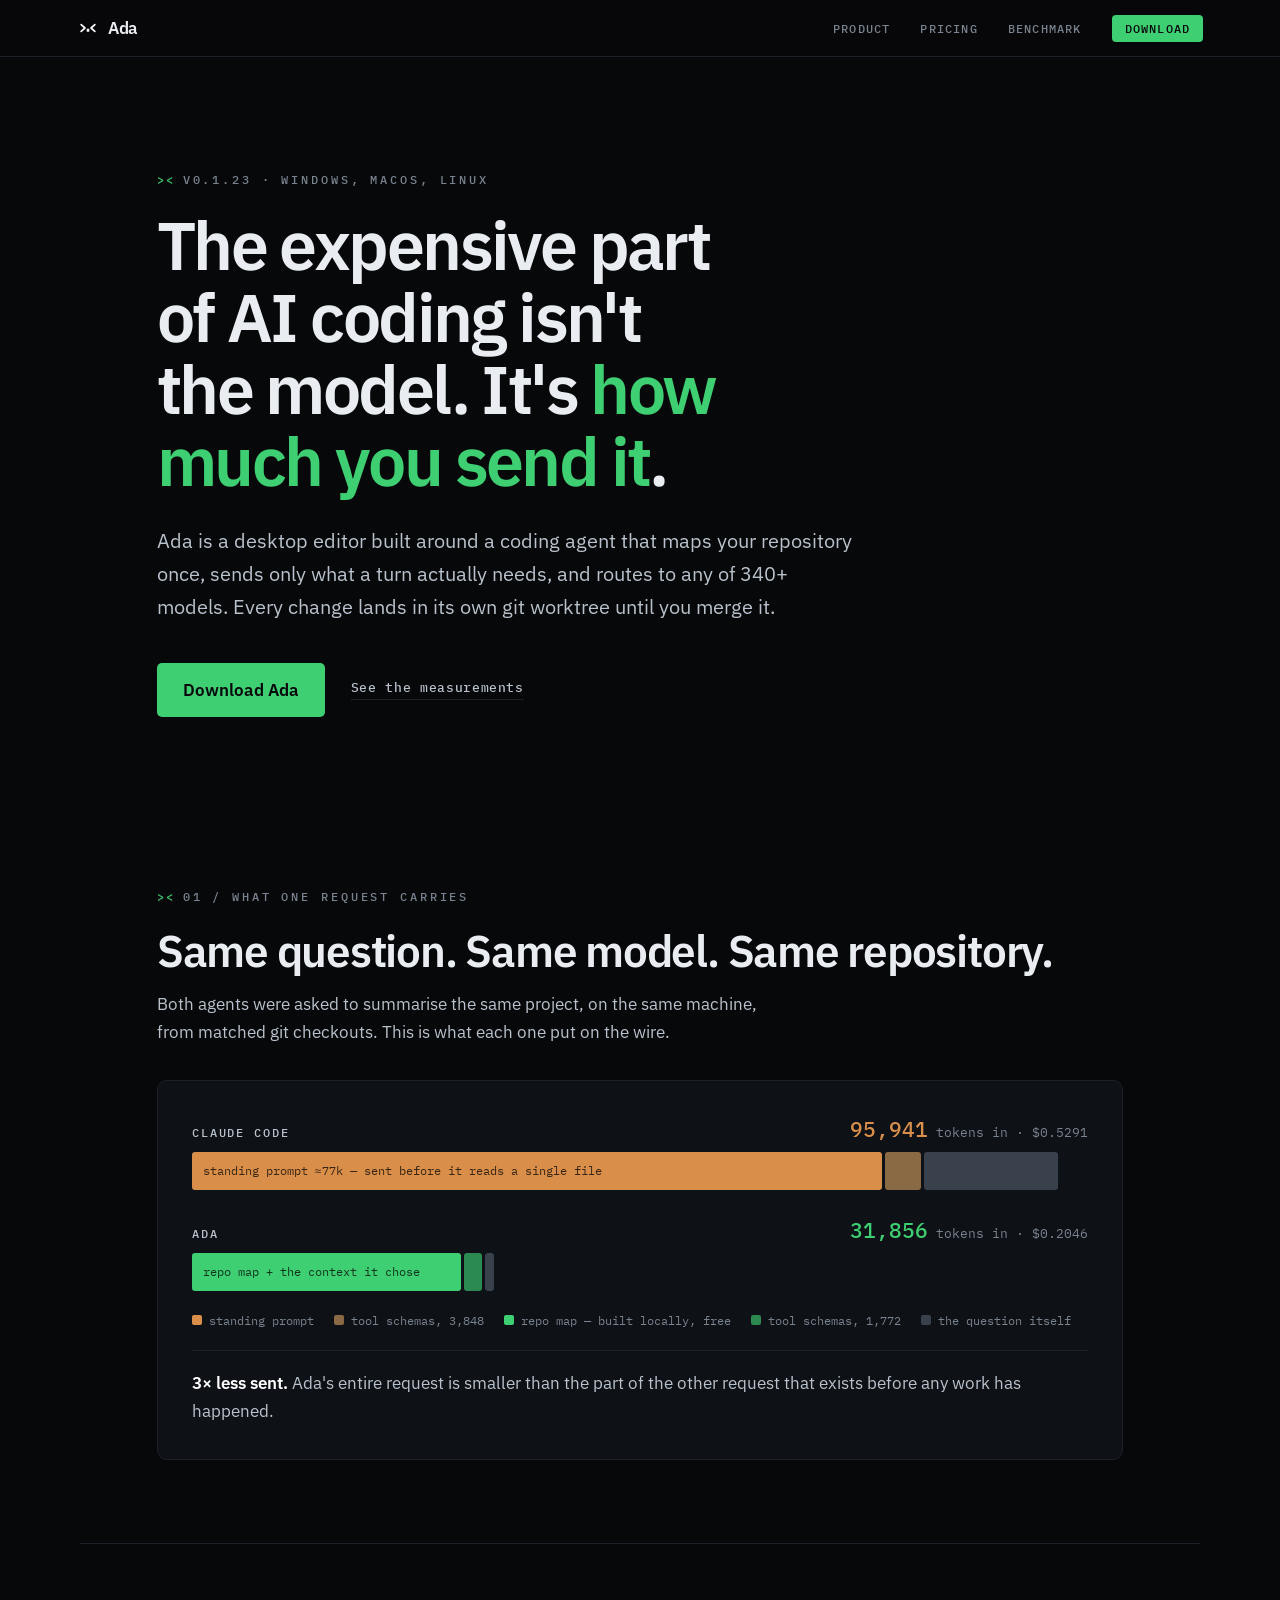
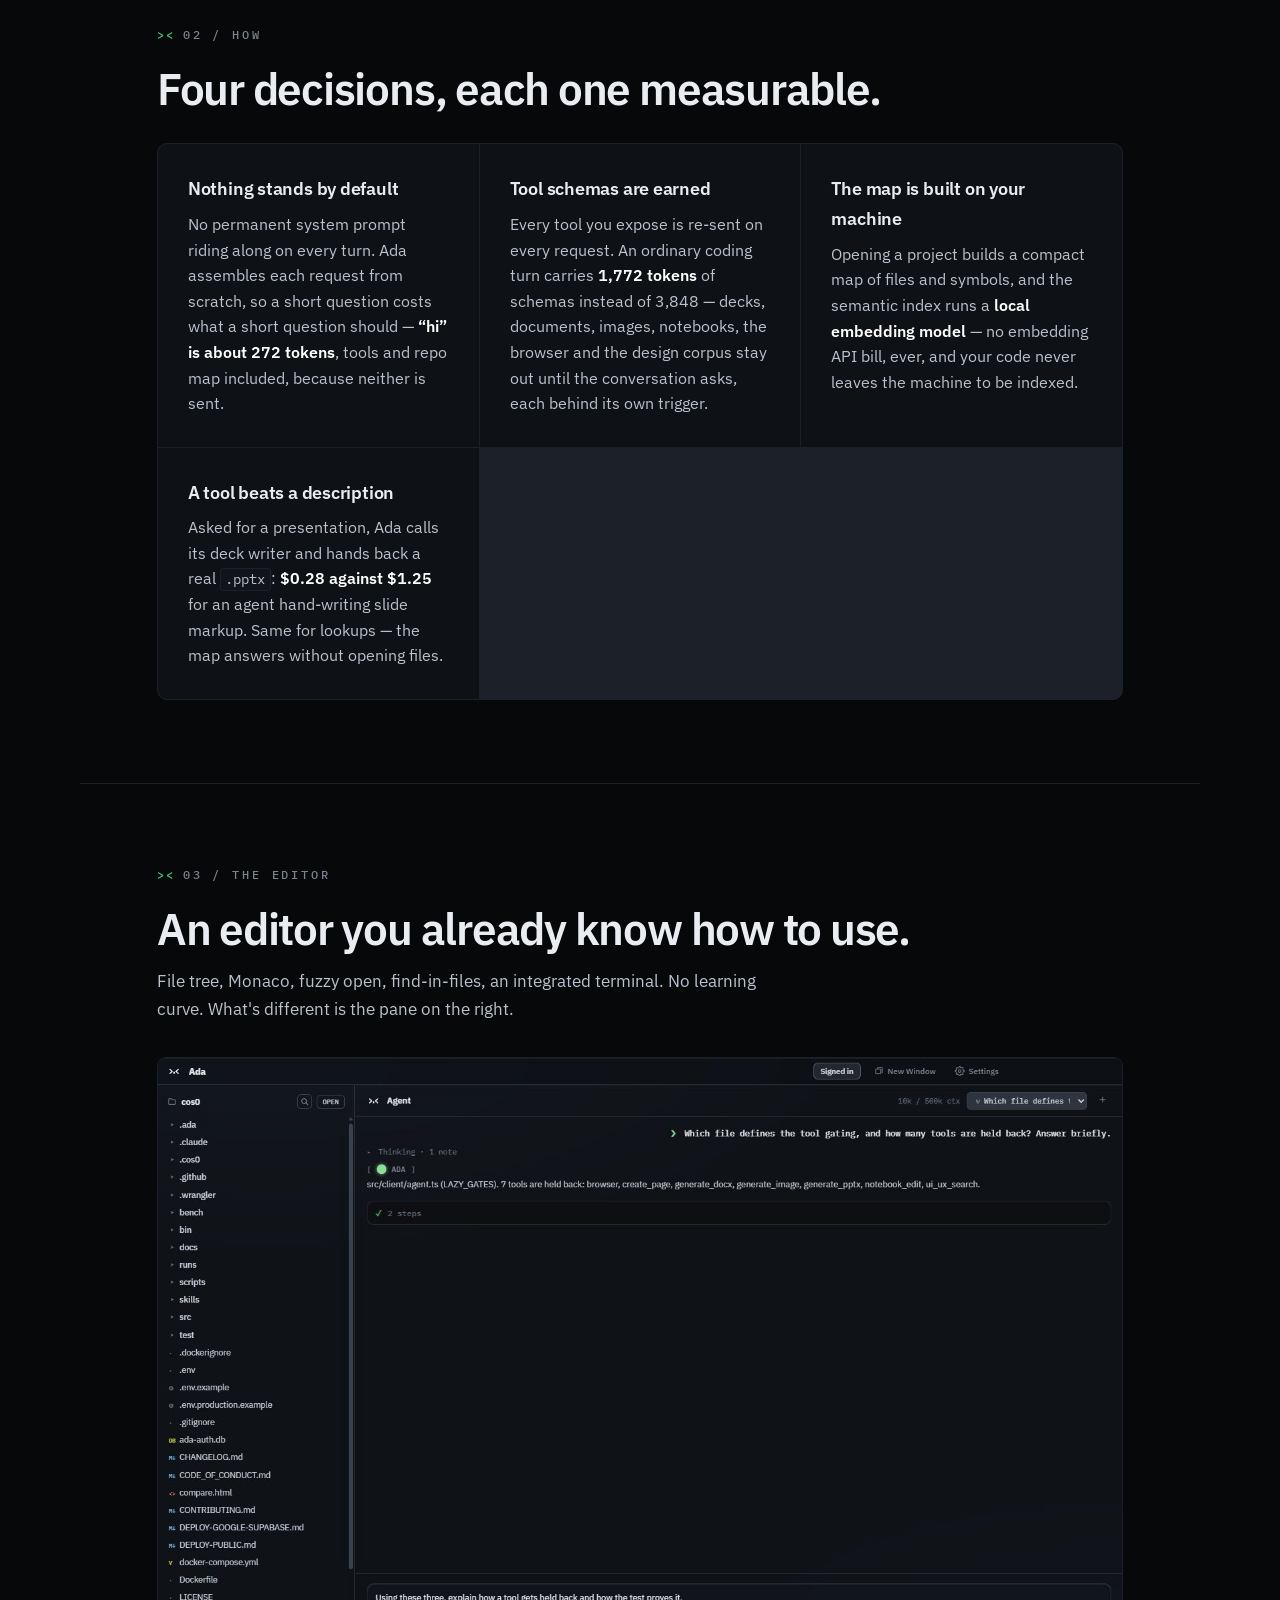
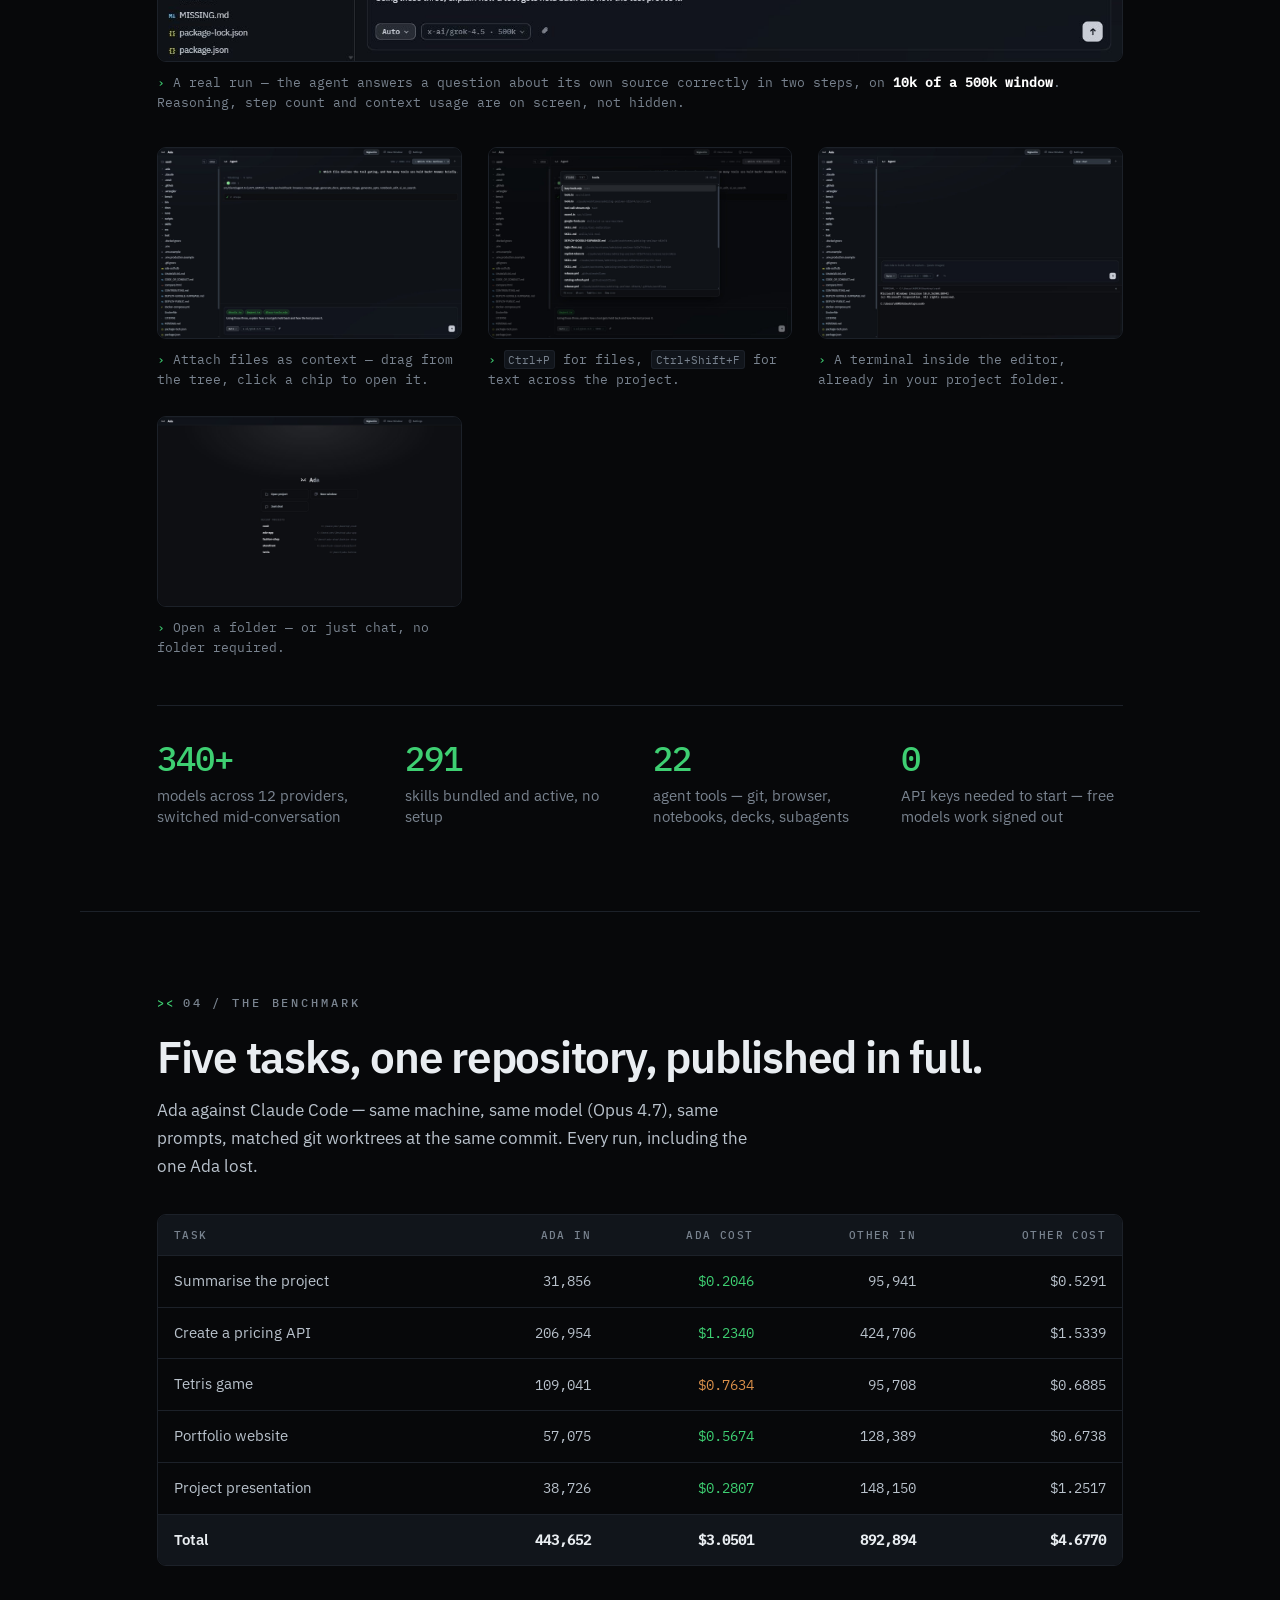
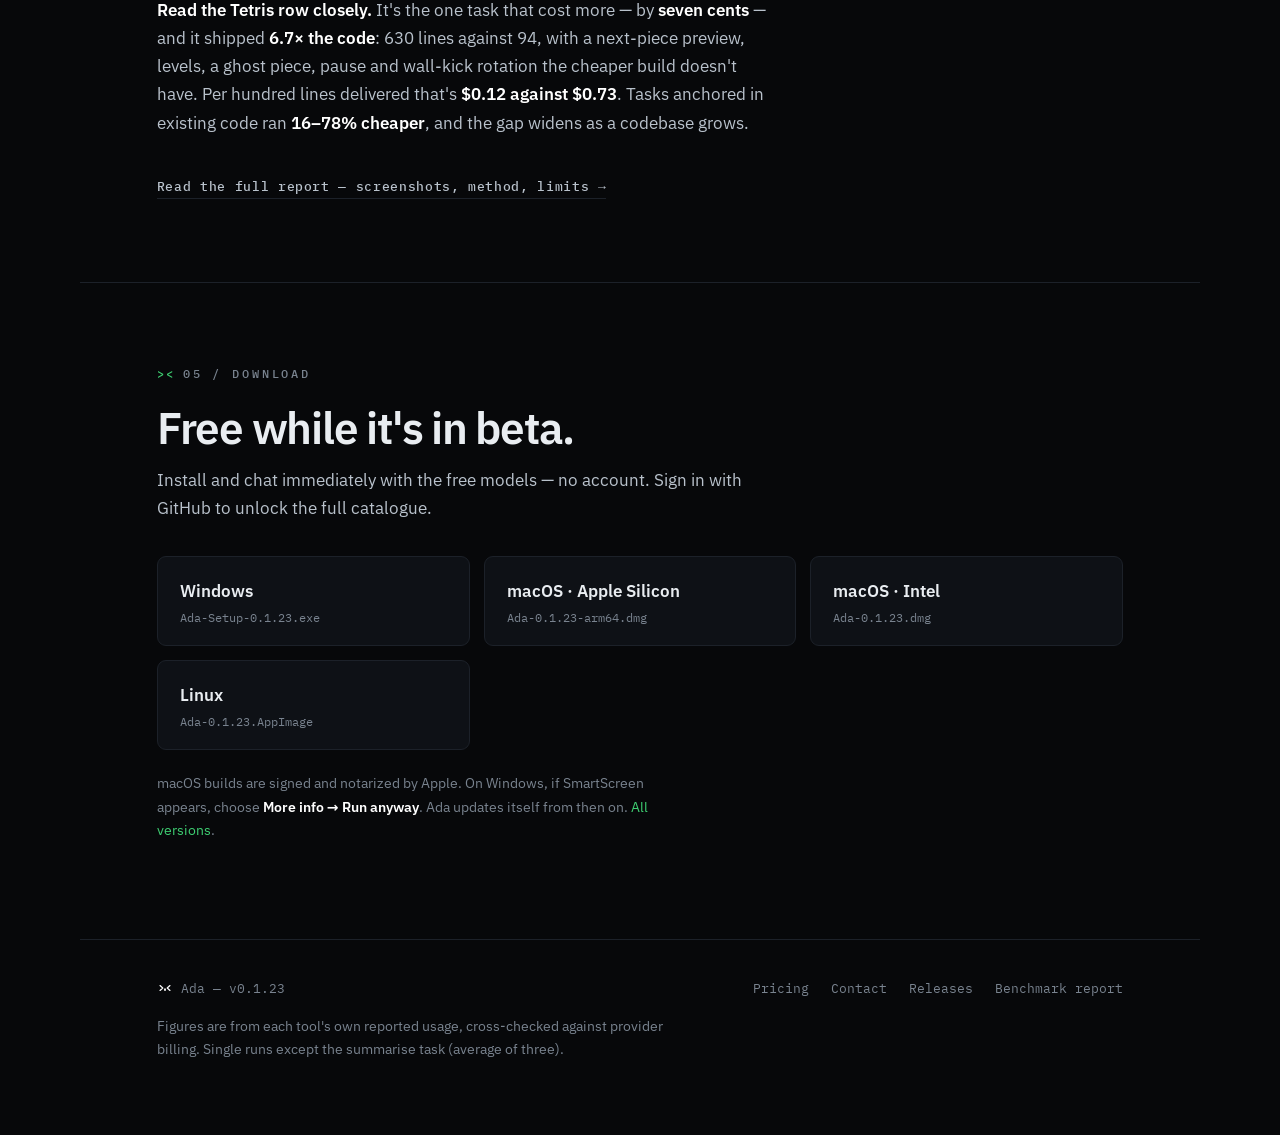
==== commit 8b51ed6d: "Drop the greenfield caveat from the Tetris note The measurement already carries the argument — 7c mo" ====
--- a/index.html
+++ b/index.html
@@ -296,9 +296,8 @@
           <b>seven cents</b> &mdash; and it shipped <b>6.7&times; the code</b>: 630 lines against
           94, with a next-piece preview, levels, a ghost piece, pause and wall-kick rotation the
           cheaper build doesn't have. Per hundred lines delivered that's <b>$0.12 against
-          $0.73</b>. A greenfield game is also the worst case for Ada &mdash; there's no
-          repository for the map to leverage. Tasks anchored in existing code ran
-          <b>16&ndash;78% cheaper</b>, and the gap widens as a codebase grows.
+          $0.73</b>. Tasks anchored in existing code ran <b>16&ndash;78% cheaper</b>, and the gap
+          widens as a codebase grows.
         </p>
 
         <a class="ghost" href="report.html">Read the full report &mdash; screenshots, method, limits &rarr;</a>
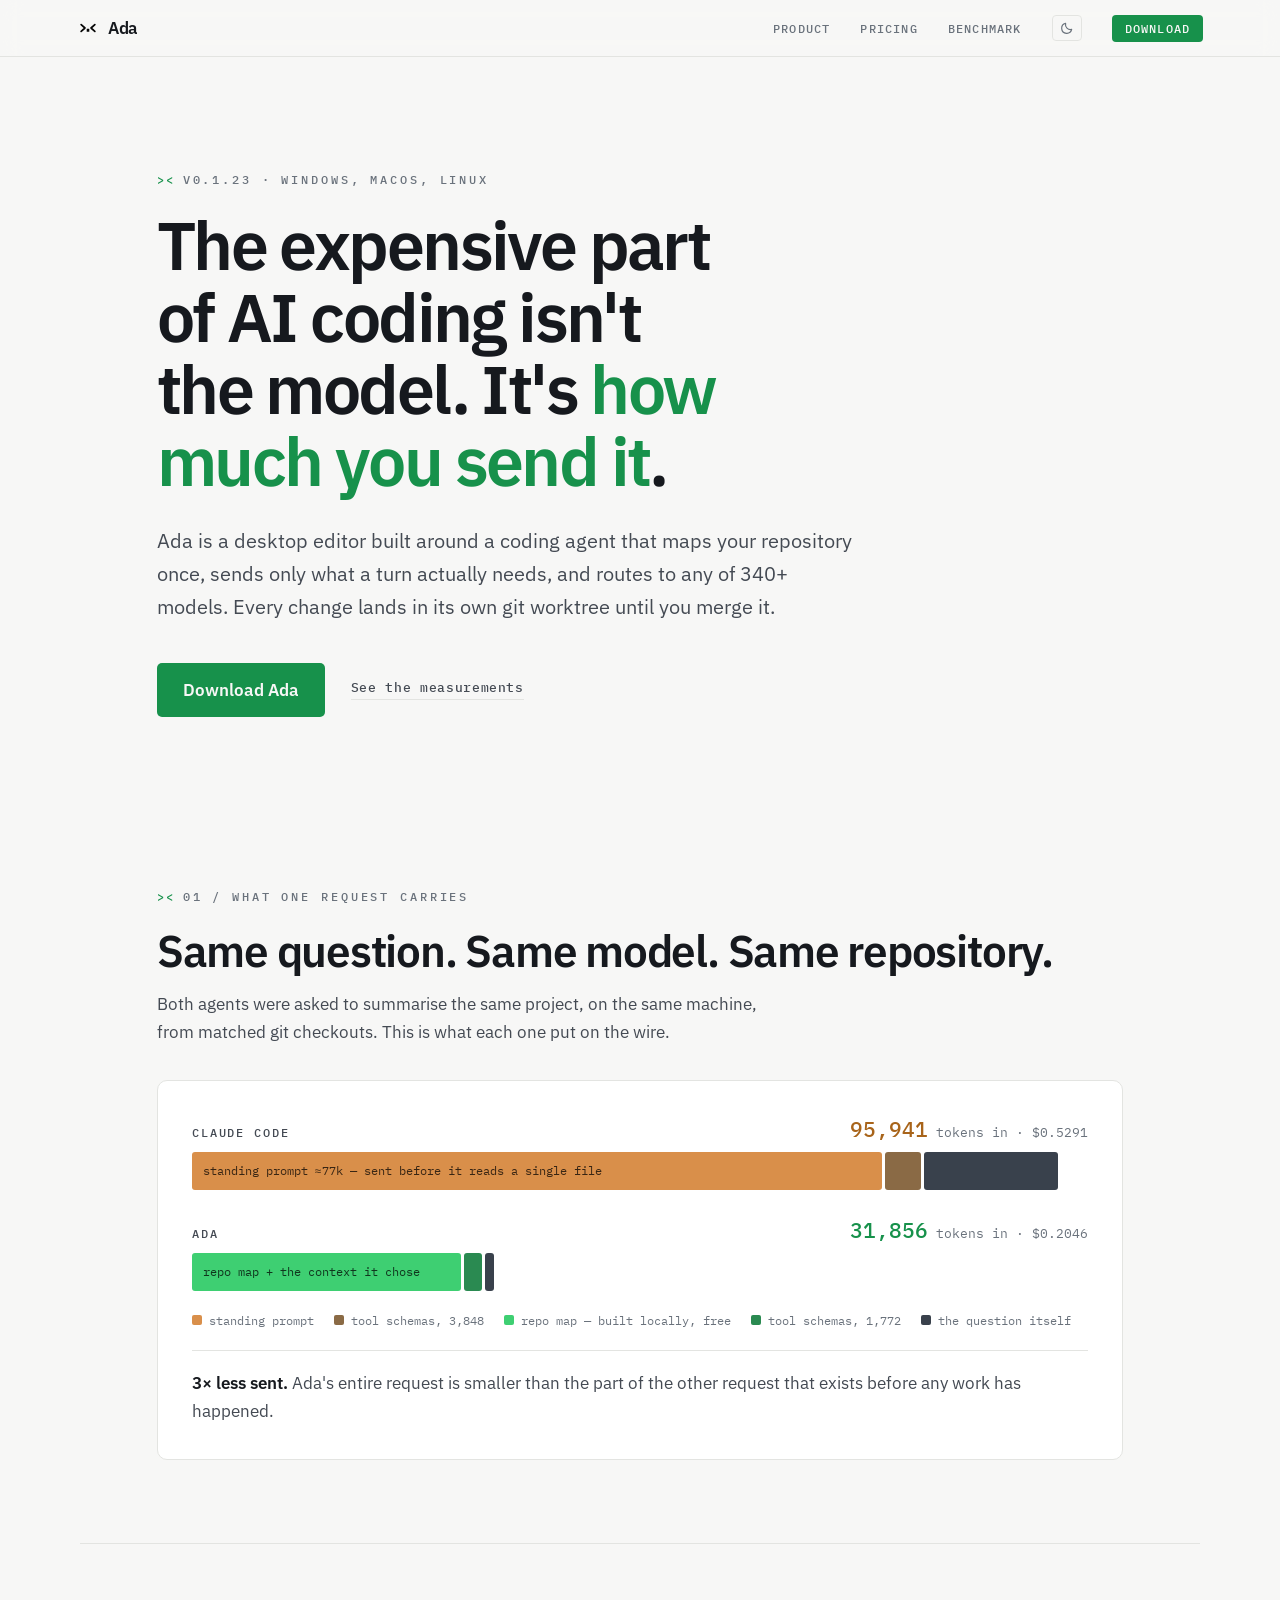
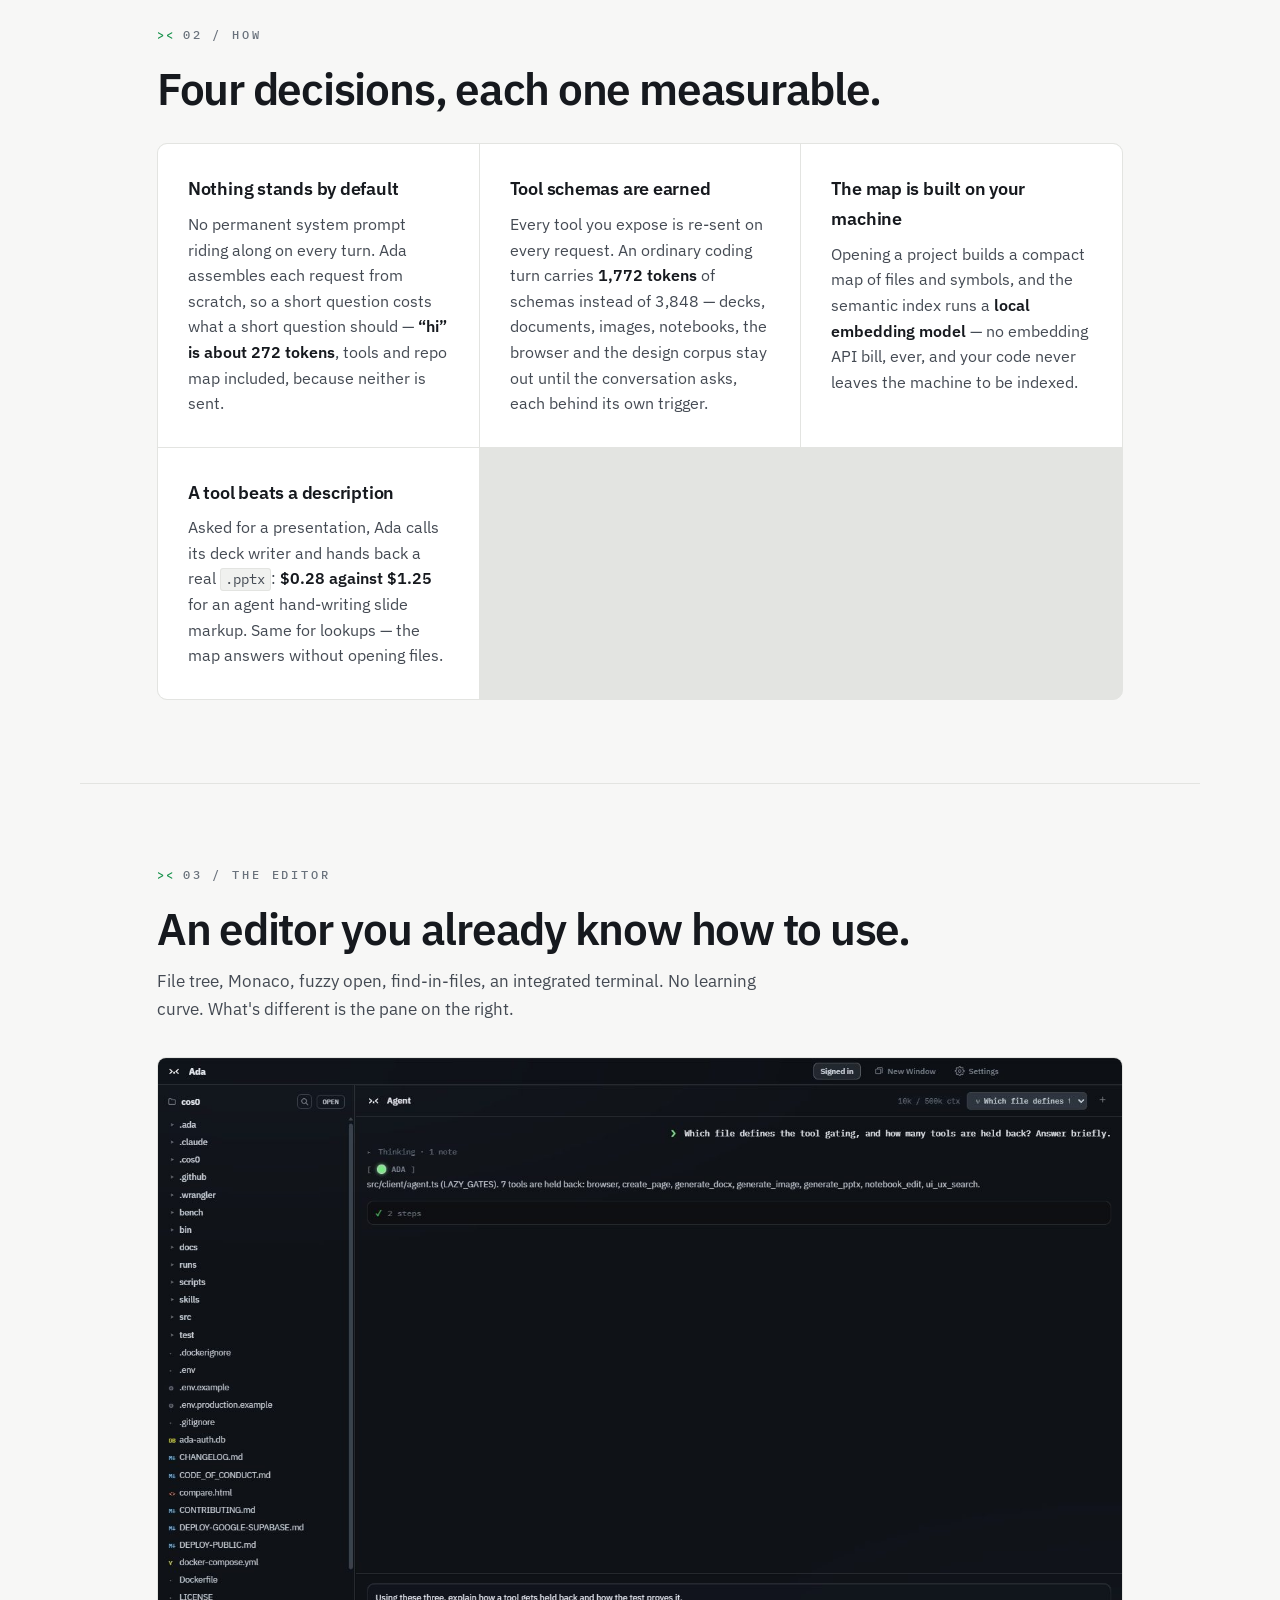
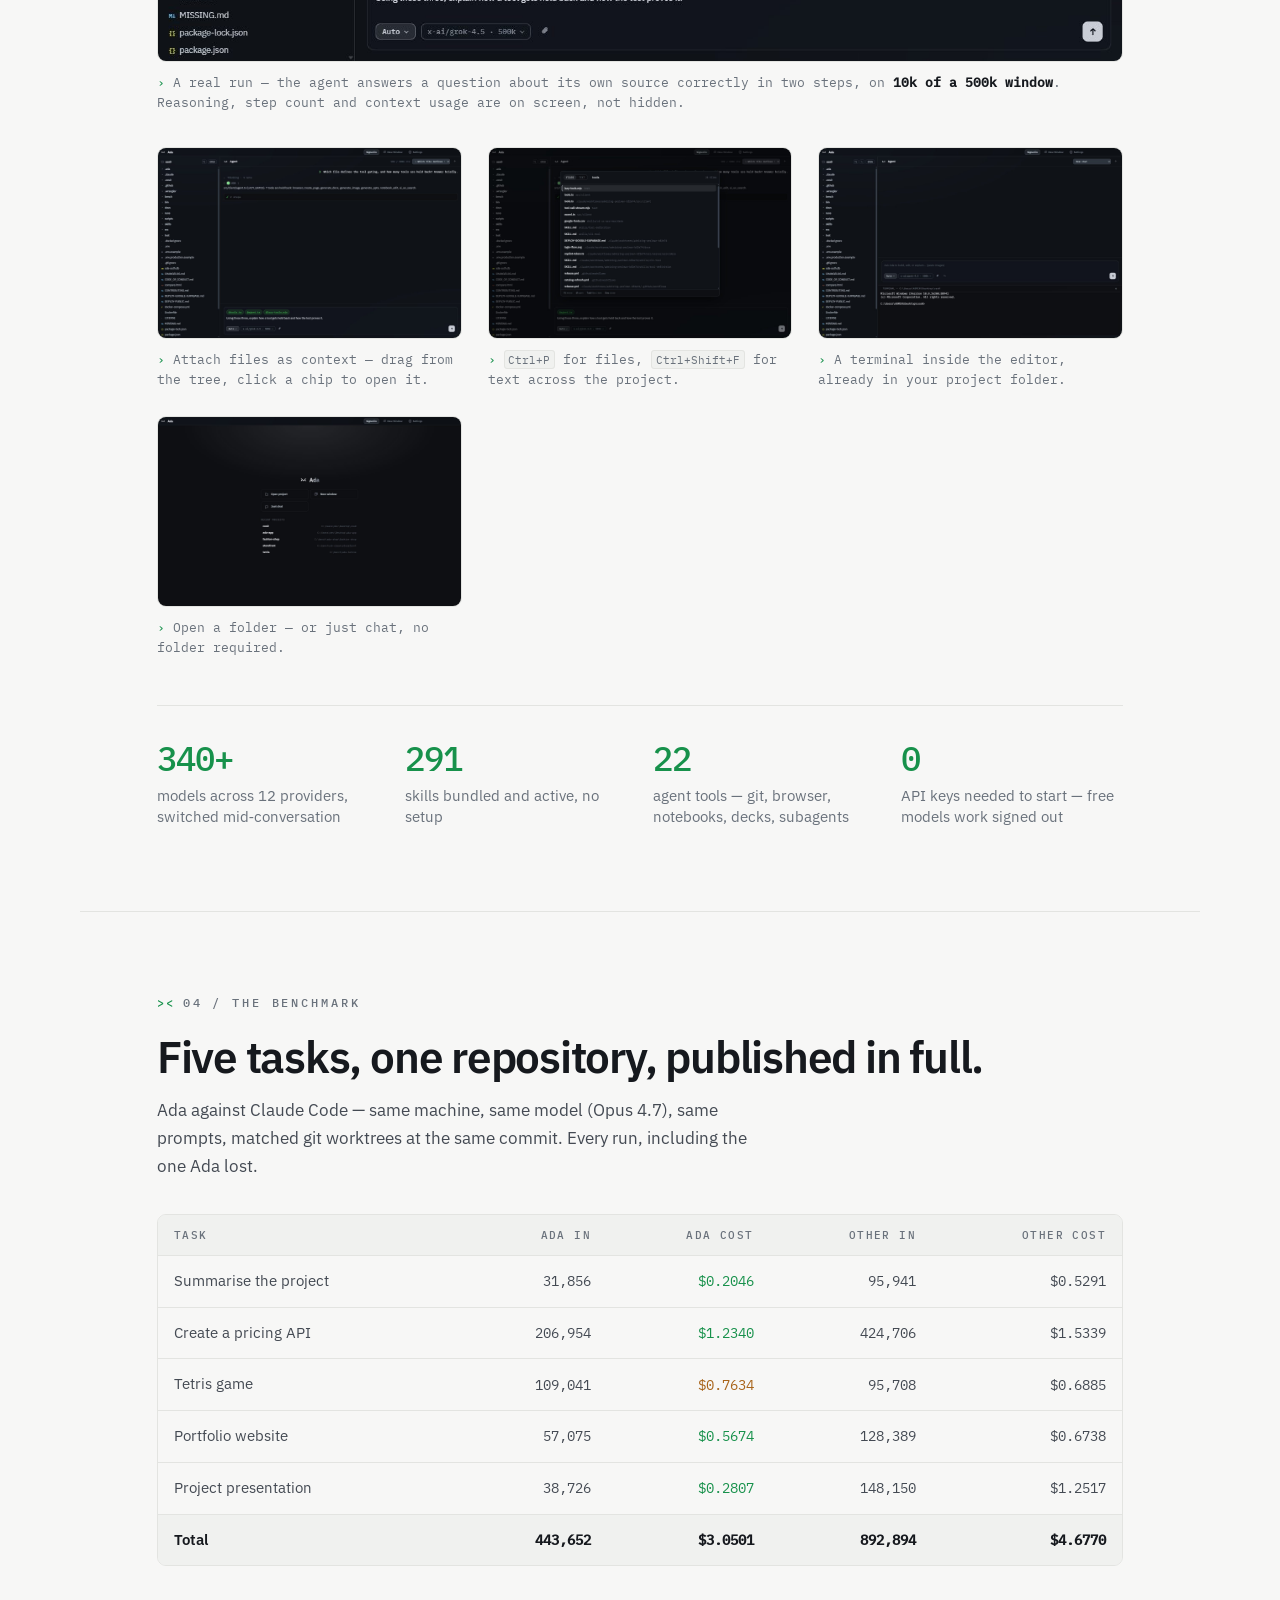
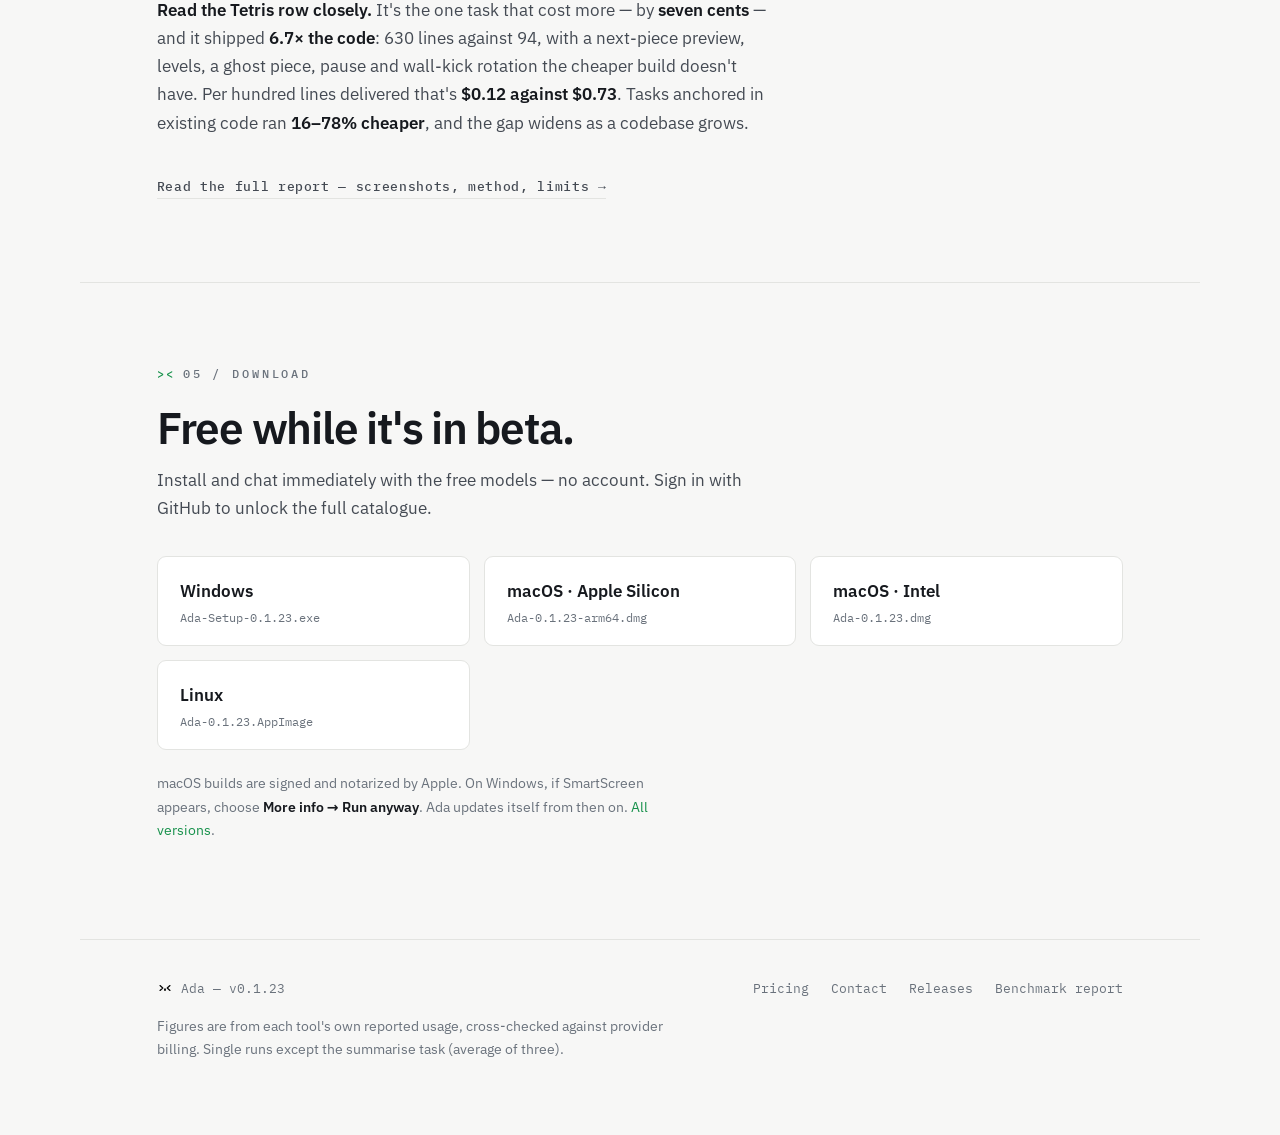
==== commit e8941306: "Light theme, following the visitor's system preference Token-level theming: the palette is redefined" ====
--- a/index.html
+++ b/index.html
@@ -10,6 +10,13 @@
     />
     <link rel="icon" href="assets/img/icon.png" />
     <link rel="stylesheet" href="style.css" />
+    <script>
+      // applied before first paint so a stored light choice never flashes dark
+      try {
+        var t = localStorage.getItem('ada-theme');
+        if (t) document.documentElement.dataset.theme = t;
+      } catch (e) {}
+    </script>
     <meta property="og:title" content="Ada — an agent-first code editor" />
     <meta
       property="og:description"
@@ -27,6 +34,15 @@
         <a href="#product">Product</a>
         <a href="pricing.html">Pricing</a>
         <a href="#numbers">Benchmark</a>
+        <button id="theme" class="tgl" type="button" title="Switch theme" aria-label="Switch theme">
+          <svg class="sun" width="14" height="14" viewBox="0 0 18 18" fill="none" stroke="currentColor" stroke-width="1.5">
+            <circle cx="9" cy="9" r="3.4" />
+            <path d="M9 1.5v2M9 14.5v2M1.5 9h2M14.5 9h2M3.7 3.7l1.4 1.4M12.9 12.9l1.4 1.4M14.3 3.7l-1.4 1.4M5.1 12.9l-1.4 1.4" stroke-linecap="round" />
+          </svg>
+          <svg class="moon" width="14" height="14" viewBox="0 0 18 18" fill="none" stroke="currentColor" stroke-width="1.5">
+            <path d="M15 10.8A6.5 6.5 0 0 1 7.2 3a6.5 6.5 0 1 0 7.8 7.8z" stroke-linejoin="round" />
+          </svg>
+        </button>
         <a class="cta-sm" href="#download">Download</a>
       </nav>
     </header>
@@ -87,11 +103,11 @@
           </div>
 
           <ul class="key">
-            <li><span style="--c: var(--other)"></span>standing prompt</li>
-            <li><span style="--c: var(--other-dim)"></span>tool schemas, 3,848</li>
-            <li><span style="--c: var(--ada)"></span>repo map &mdash; built locally, free</li>
-            <li><span style="--c: var(--ada-dim)"></span>tool schemas, 1,772</li>
-            <li><span style="--c: var(--grey)"></span>the question itself</li>
+            <li><span style="--c: var(--fill-other)"></span>standing prompt</li>
+            <li><span style="--c: var(--fill-other-2)"></span>tool schemas, 3,848</li>
+            <li><span style="--c: var(--fill-ada)"></span>repo map &mdash; built locally, free</li>
+            <li><span style="--c: var(--fill-ada-2)"></span>tool schemas, 1,772</li>
+            <li><span style="--c: var(--fill-grey)"></span>the question itself</li>
           </ul>
 
           <p class="verdict">
@@ -367,5 +383,6 @@
     </footer>
 
     <script src="app.js" defer></script>
+    <script src="theme.js" defer></script>
   </body>
 </html>
--- a/style.css
+++ b/style.css
@@ -30,6 +30,7 @@
 }
 
 :root {
+  color-scheme: dark;
   --void: #07080a;
   --panel: #0e1116;
   --panel-2: #11151b;
@@ -42,10 +43,68 @@
   --other: #d98f4a;
   --other-dim: #8a6a45;
   --grey: #39414c;
+  --bar-bg: rgba(7, 8, 10, 0.86);
+  --fill-ada: #3ecf72;
+  --fill-ada-2: #2a8a51;
+  --fill-other: #d98f4a;
+  --fill-other-2: #8a6a45;
+  --fill-grey: #39414c;
   --sans: 'Plex Sans', system-ui, -apple-system, sans-serif;
   --mono: 'Plex Mono', ui-monospace, Consolas, monospace;
   --pad: clamp(20px, 6vw, 96px);
   --max: 1120px;
+}
+
+/* Light theme: the visitor's OS preference decides, and the toggle overrides it. */
+@media (prefers-color-scheme: light) {
+  :root:not([data-theme='dark']) {
+  color-scheme: light;
+  --void: #f7f7f6;
+  --panel: #ffffff;
+  --panel-2: #f0f1ef;
+  --line: #e3e4e1;
+  --ink: #16191e;
+  --ink-2: #444a53;
+  --dim: #6a727c;
+  --ada: #17914b;
+  --ada-dim: #63bd8c;
+  --other: #a8641a;
+  --other-dim: #d2ab7c;
+  --grey: #b9bfc7;
+  --bar-bg: rgba(247, 247, 246, 0.88);
+  }
+}
+:root[data-theme='light'] {
+  color-scheme: light;
+  --void: #f7f7f6;
+  --panel: #ffffff;
+  --panel-2: #f0f1ef;
+  --line: #e3e4e1;
+  --ink: #16191e;
+  --ink-2: #444a53;
+  --dim: #6a727c;
+  --ada: #17914b;
+  --ada-dim: #63bd8c;
+  --other: #a8641a;
+  --other-dim: #d2ab7c;
+  --grey: #b9bfc7;
+  --bar-bg: rgba(247, 247, 246, 0.88);
+}
+:root[data-theme='dark'] {
+  color-scheme: dark;
+  --void: #07080a;
+  --panel: #0e1116;
+  --panel-2: #11151b;
+  --line: #1c2129;
+  --ink: #e9edf1;
+  --ink-2: #b9c2cc;
+  --dim: #79838f;
+  --ada: #3ecf72;
+  --ada-dim: #2a8a51;
+  --other: #d98f4a;
+  --other-dim: #8a6a45;
+  --grey: #39414c;
+  --bar-bg: rgba(7, 8, 10, 0.86);
 }
 
 * {
@@ -87,7 +146,7 @@
 }
 b {
   font-weight: 600;
-  color: #fff;
+  color: var(--ink);
 }
 
 /* ── top bar ─────────────────────────────────────────────── */
@@ -100,7 +159,7 @@
   justify-content: space-between;
   gap: 16px;
   padding: 14px var(--pad);
-  background: rgba(7, 8, 10, 0.86);
+  background: var(--bar-bg);
   backdrop-filter: blur(10px);
   border-bottom: 1px solid var(--line);
 }
@@ -304,19 +363,19 @@
   white-space: nowrap;
 }
 .seg.a {
-  background: var(--other);
+  background: var(--fill-other);
 }
 .seg.b {
-  background: var(--other-dim);
+  background: var(--fill-other-2);
 }
 .seg.c {
-  background: var(--grey);
+  background: var(--fill-grey);
 }
 .seg.d {
-  background: var(--ada);
+  background: var(--fill-ada);
 }
 .seg.e {
-  background: var(--ada-dim);
+  background: var(--fill-ada-2);
 }
 .key {
   display: flex;
@@ -752,3 +811,62 @@
 .hero.narrow + .band {
   padding-top: clamp(26px, 3.4vw, 42px);
 }
+
+/* theme toggle */
+.tgl {
+  display: inline-flex;
+  align-items: center;
+  justify-content: center;
+  width: 30px;
+  height: 26px;
+  padding: 0;
+  color: var(--dim);
+  background: none;
+  border: 1px solid var(--line);
+  border-radius: 4px;
+  cursor: pointer;
+}
+.tgl:hover {
+  color: var(--ink);
+  border-color: var(--dim);
+}
+.tgl .moon {
+  display: none;
+}
+:root[data-theme='light'] .tgl .sun {
+  display: none;
+}
+:root[data-theme='light'] .tgl .moon {
+  display: block;
+}
+@media (prefers-color-scheme: light) {
+  :root:not([data-theme='dark']) .tgl .sun {
+    display: none;
+  }
+  :root:not([data-theme='dark']) .tgl .moon {
+    display: block;
+  }
+}
+
+/* The mark ships as white strokes on transparent — invert it on a light ground,
+   otherwise the logo disappears into the bar. */
+:root[data-theme='light'] .brand img,
+:root[data-theme='light'] .foot img {
+  filter: invert(1);
+}
+@media (prefers-color-scheme: light) {
+  :root:not([data-theme='dark']) .brand img,
+  :root:not([data-theme='dark']) .foot img {
+    filter: invert(1);
+  }
+}
+
+/* a full-width underline reads as a stray rule; give the secondary tier action a box */
+.ghost.block {
+  padding: 12px 20px;
+  border: 1px solid var(--line);
+  border-radius: 5px;
+}
+.ghost.block:hover {
+  border-color: var(--ada);
+}
